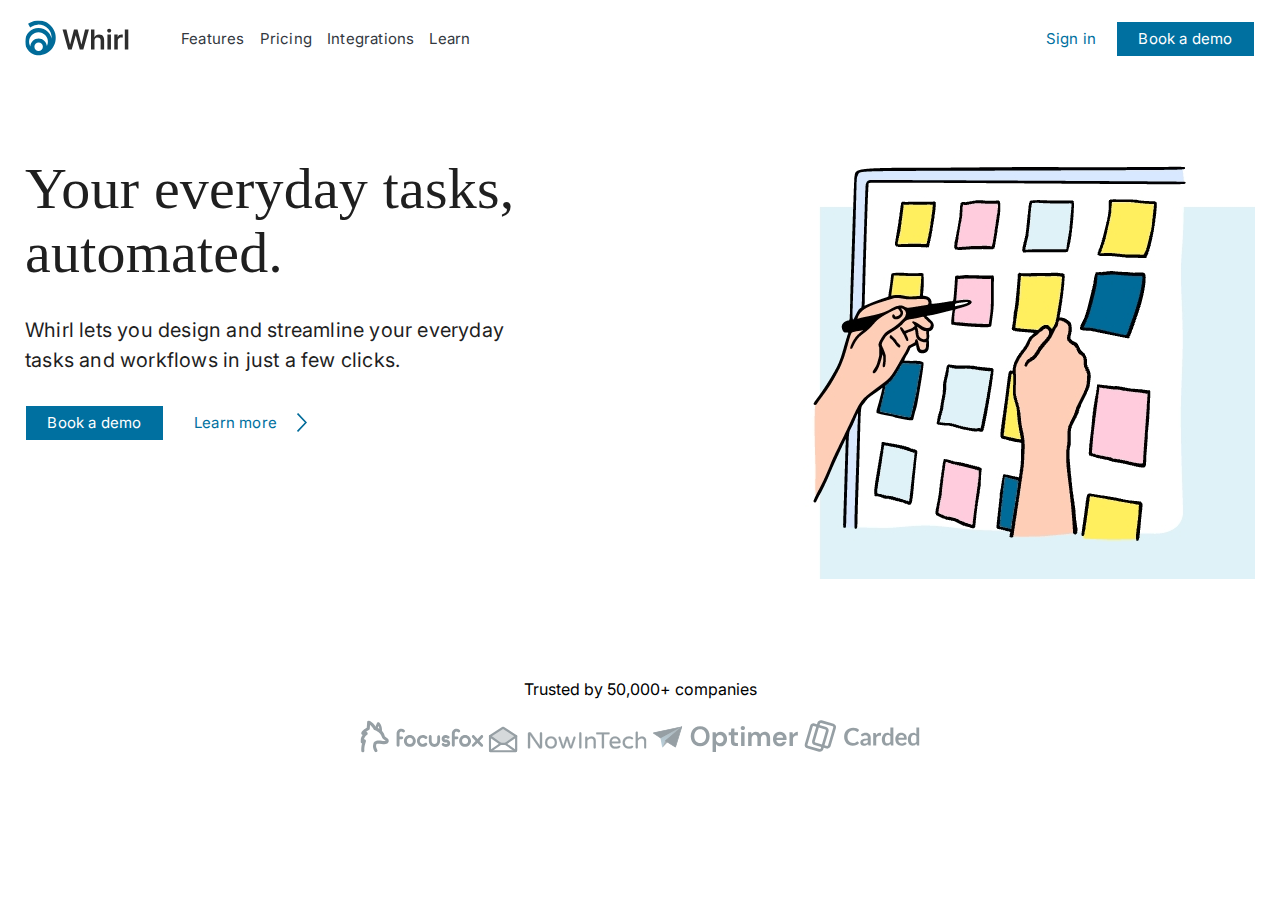
==== Whirl.html @ d66b089c "first commit" ====
<!DOCTYPE html>
<html lang="en">
<head>
    <meta charset="UTF-8">
    <meta name="viewport" content="width=device-width, initial-scale=1.0">
    <title>Document</title>
    <link rel="preconnect" href="https://fonts.googleapis.com">
<link rel="preconnect" href="https://fonts.gstatic.com" crossorigin>
<link href="https://fonts.googleapis.com/css2?family=Inter:ital,opsz,wght@0,14..32,100..900;1,14..32,100..900&family=Poppins:ital,wght@0,100;0,200;0,300;0,400;0,500;0,600;0,700;0,800;0,900;1,100;1,200;1,300;1,400;1,500;1,600;1,700;1,800;1,900&display=swap" rel="stylesheet">
    <link rel="stylesheet" type="text/css" href="Whirl.css">
</head>
<header class="header center">
    <div class="header__top">
        <div class="header__top-left">
            <img src="./img/Whirl-logo.svg" alt="" class="header__logo">
            <div class="header__nav">
                <a href="#" class="header__nav-link">Features</a>
                <a href="#" class="header__nav-link">Pricing</a>
                <a href="#" class="header__nav-link">Integrations</a>
                <a href="#" class="header__nav-link">Learn</a>
            </div>
        </div>
        <div class="header__top-right">
            <a href="#" class="header__sign">Sign in</a>
            <a href="#" class="header__button-link">
                <button class="header__demo-button">Book a demo</button>
            </a>
        </div>
    </div>
    <div class="header__main">
        <div class="header__main-left">
            <h1 class="header__title">Your everyday tasks, automated.</h1>
            <p class="header__description">Whirl lets you design and streamline your everyday tasks and workflows in just a few clicks.</p>
            <div class="header__main-nav">
                <a href="#" class="header__button-link">
                    <button class="header__demo-button">Book a demo</button>
                </a>
                <div class="header__learn">
                    <a href="#" class="header__sign">Learn more</a>
                    <img src="./img/header-vector.svg" alt="" class="header__vector">
                </div>
            </div>
        </div>
        <img src="./img/header-image.jpeg" alt="" class="header__image">
    </div>
    <div class="header__company">
        <p class="header__list-companies">Trusted by 50,000+ companies</p>
        <div class="header__company-titles">
            <a href="#" class="header__company-logo">
                <img src="./img/focusfox.svg" alt="" class="header__company-img">
            </a>
            <a href="#" class="header__company-logo">
                <img src="./img/nowinTEech.svg" alt="" class="header__company-img">                
            </a>
            <a href="#" class="header__company-logo">
                <img src="./img/Optimer.svg" alt="" class="header__company-img">                
            </a>
            <a href="#" class="header__company-logo">
                <img src="./img/carded.svg" alt="" class="header__company-img">                
            </a>
        </div>
    </div>
</header>
---- Whirl.css ----
* {
  margin: 0px;
  padding: 0px;
}

a {
  text-decoration: none;
}

body {
  font-family: "Inter", sans-serif;
}

.center {
  padding-left: calc(50% - 615px);
  padding-right: calc(50% - 615px);
}

.header {
  padding-top: 20px;
}
.header__top {
  display: flex;
  flex-direction: row;
  align-items: center;
  justify-content: space-between;
}
.header__top-left {
  gap: 50px;
  display: flex;
  flex-direction: row;
  align-items: center;
  flex-wrap: nowrap;
}
.header__nav {
  display: flex;
  gap: 15px;
}
.header__nav-link {
  color: rgb(51, 56, 63);
  font-family: Inter;
  font-size: 15px;
  font-weight: 400;
  line-height: 24px;
  letter-spacing: 0.2px;
  text-align: left;
}
.header__sign {
  color: rgb(0, 112, 160);
  font-family: Inter;
  font-size: 15px;
  font-weight: 400;
  line-height: 24px;
  letter-spacing: 0.2px;
  text-align: left;
}
.header__demo-button {
  color: rgb(255, 255, 255);
  font-family: Inter;
  font-size: 15px;
  font-weight: 400;
  line-height: 24px;
  letter-spacing: 0.2px;
  text-align: left;
  box-sizing: border-box;
  border: 1px solid;
  background: rgb(0, 112, 160);
  width: 139px;
  height: 36px;
  display: flex;
  align-items: center;
  justify-content: center;
}
.header__demo-button:hover {
  cursor: pointer;
}
.header__top-right {
  display: flex;
  flex-direction: row;
  flex-wrap: nowrap;
  justify-content: center;
  align-items: center;
  gap: 20px;
}
.header__button-link:hover {
  cursor: pointer;
}
.header__main {
  padding-top: 100px;
  display: flex;
  justify-content: space-between;
  flex-wrap: nowrap;
}
.header__title {
  color: rgb(31, 31, 31);
  font-family: Fraunces;
  font-size: 58px;
  font-weight: 400;
  line-height: 63.8px;
  letter-spacing: 0.2px;
  text-align: left;
}
.header__description {
  color: rgb(31, 31, 31);
  font-family: Inter;
  font-size: 20px;
  font-weight: 400;
  line-height: 30px;
  letter-spacing: 0.2px;
  text-align: left;
}
.header__main-left {
  width: 525px;
  display: flex;
  flex-direction: column;
  gap: 30px;
}
.header__main-nav {
  display: flex;
  flex-direction: row;
  align-items: center;
  gap: 30px;
}
.header__learn {
  display: flex;
  flex-direction: row;
  align-items: center;
  gap: 20px;
}
.header__company {
  padding-top: 100px;
  text-align: center;
  display: flex;
  flex-direction: column;
  gap: 20px;
}/*# sourceMappingURL=Whirl.css.map */
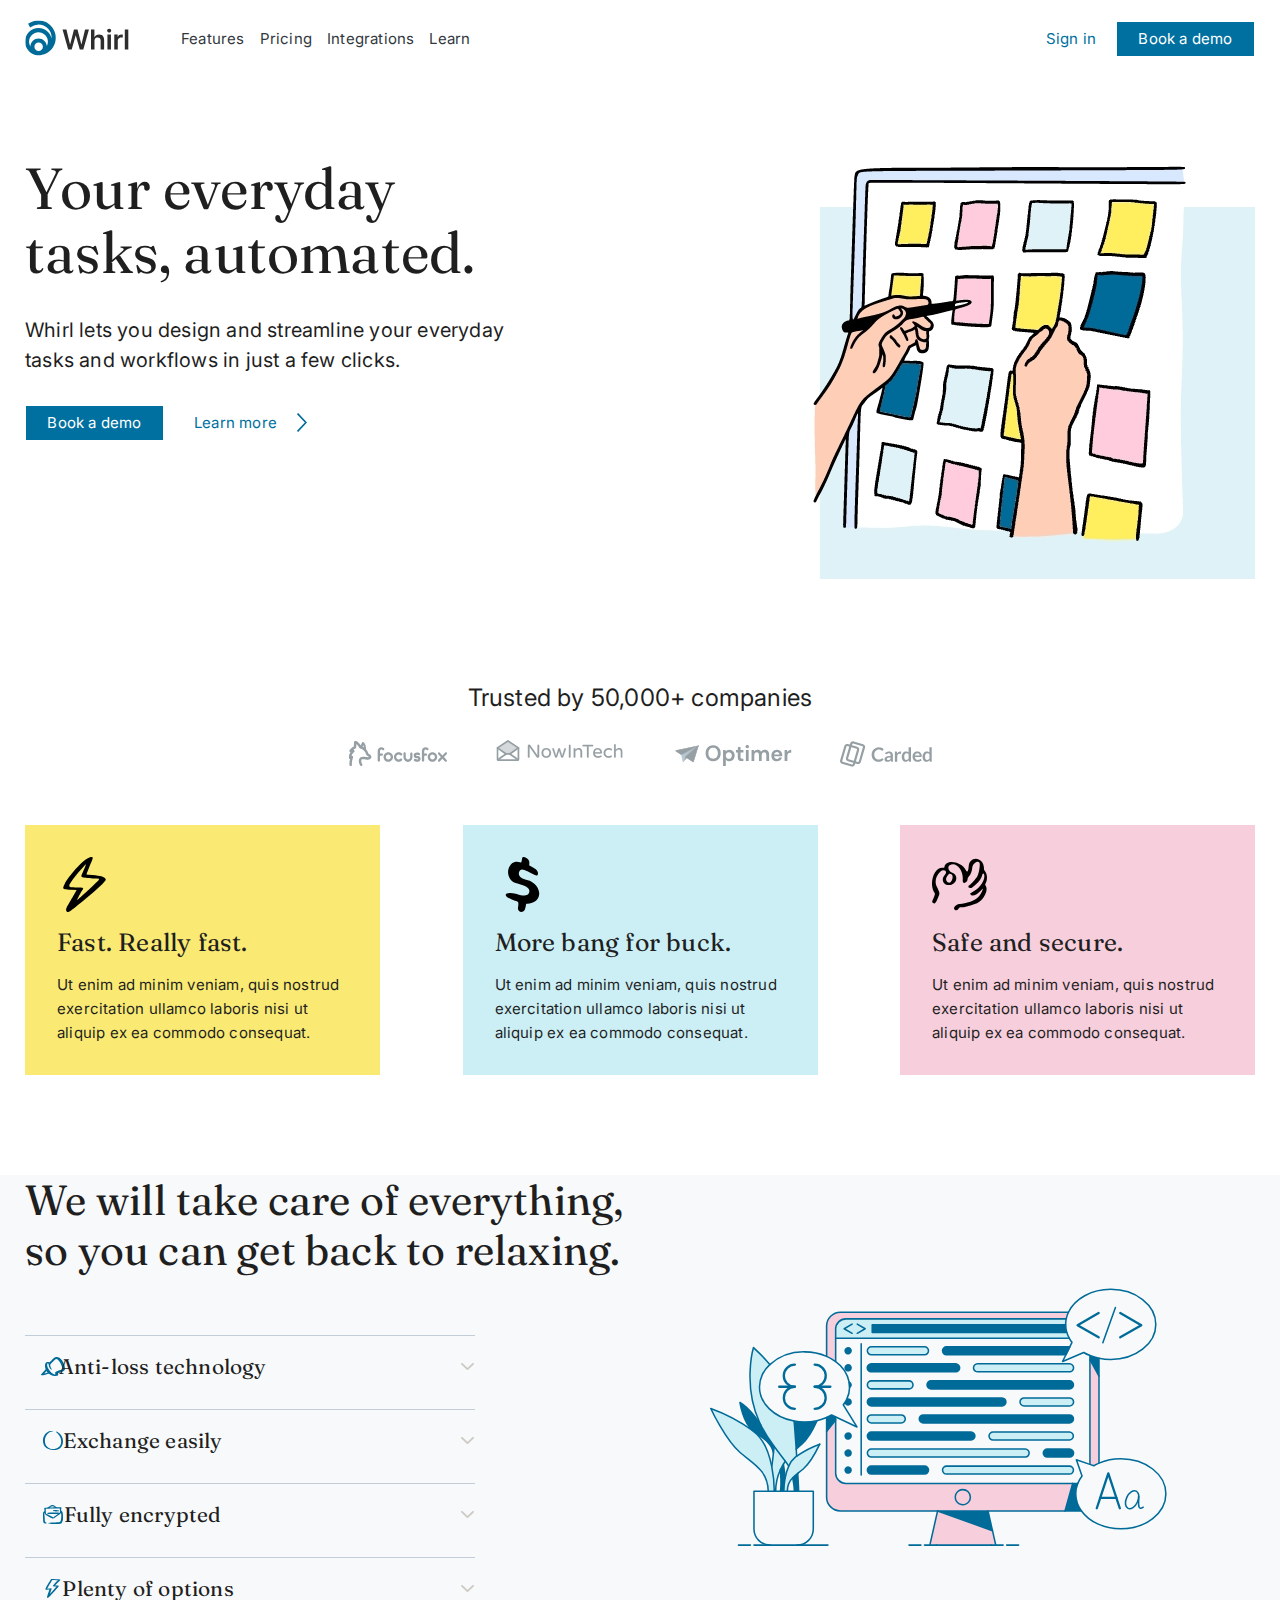
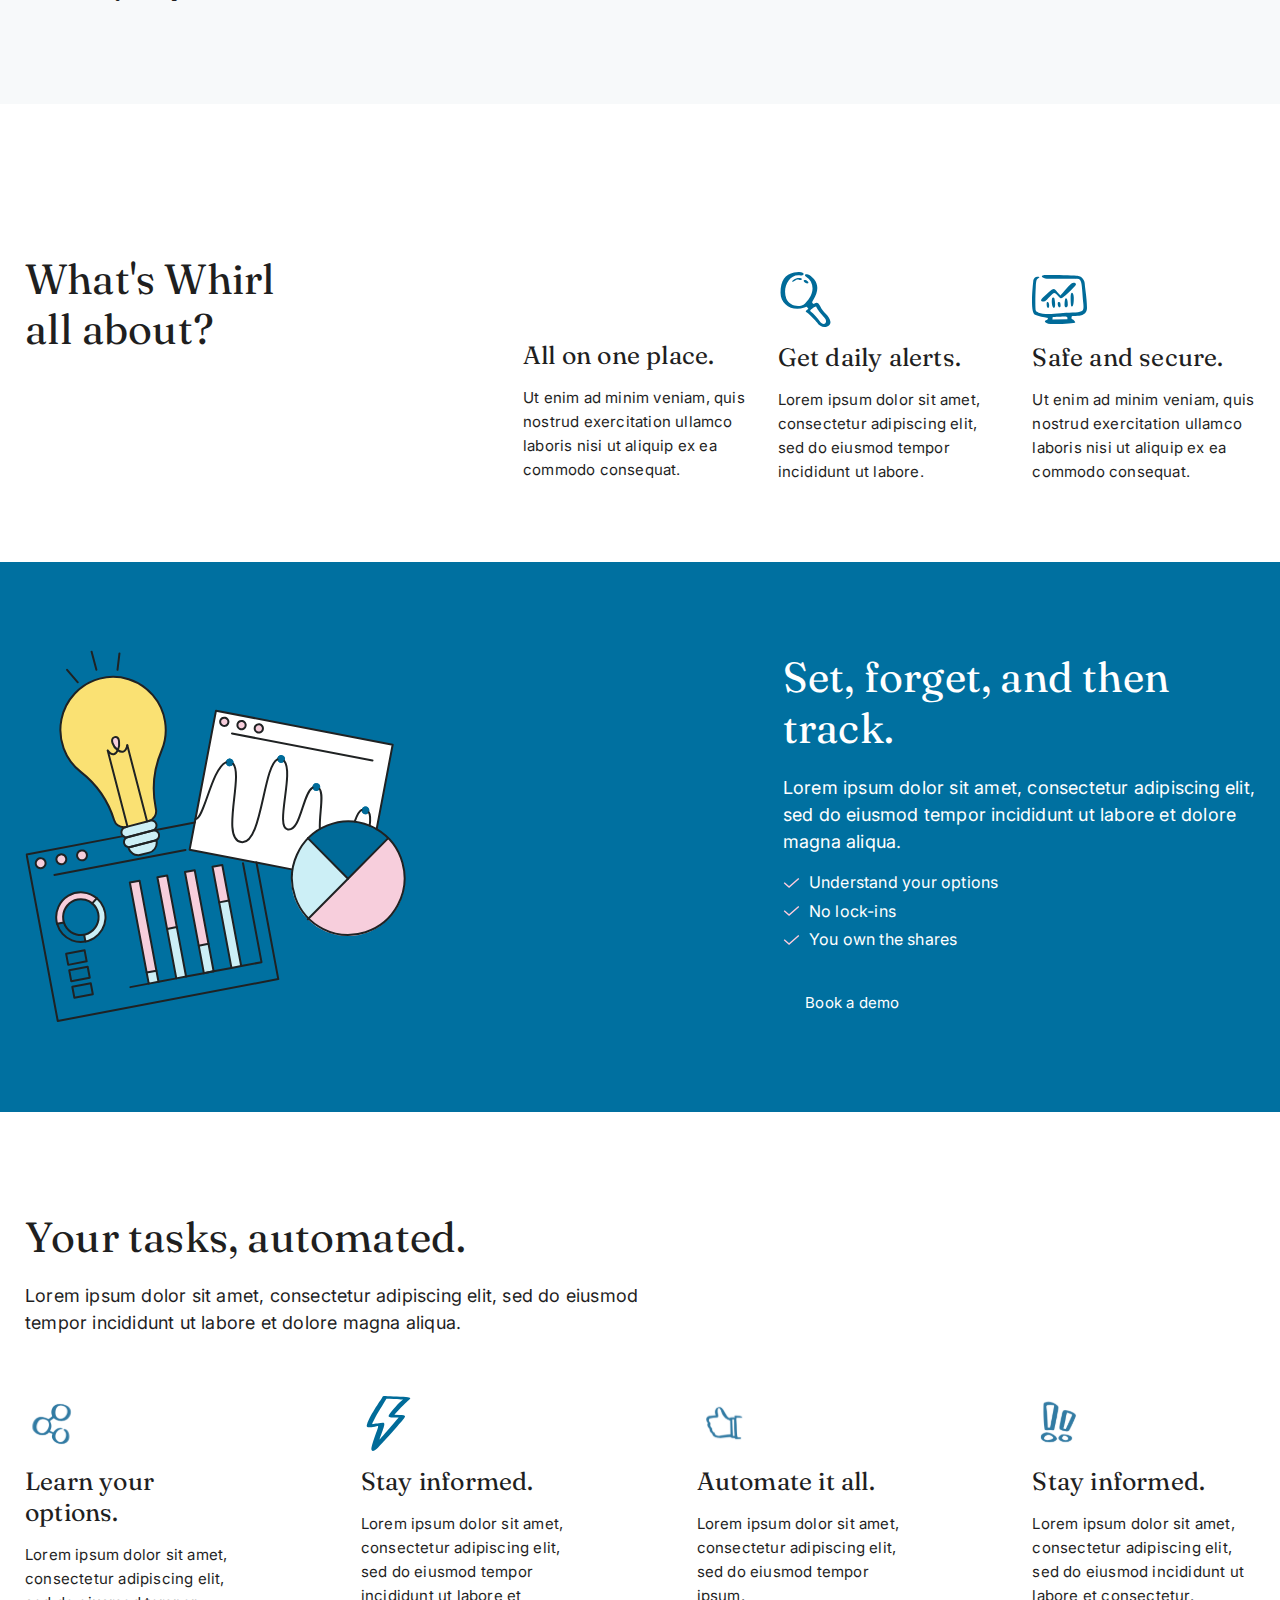
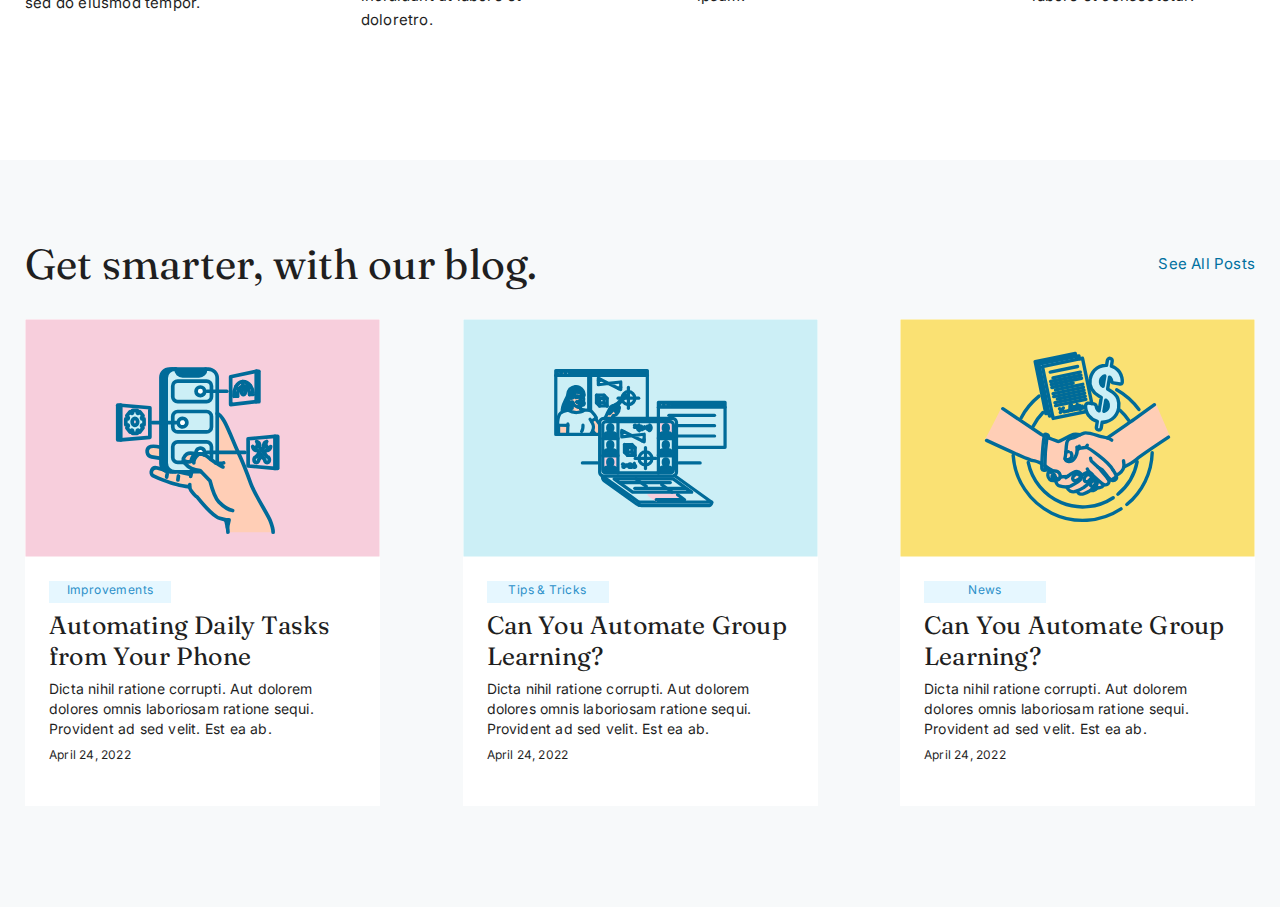
==== commit d4bff992: "Most of the work has been done" ====
--- a/Whirl.html
+++ b/Whirl.html
@@ -5,11 +5,13 @@
     <meta name="viewport" content="width=device-width, initial-scale=1.0">
     <title>Document</title>
     <link rel="preconnect" href="https://fonts.googleapis.com">
-<link rel="preconnect" href="https://fonts.gstatic.com" crossorigin>
-<link href="https://fonts.googleapis.com/css2?family=Inter:ital,opsz,wght@0,14..32,100..900;1,14..32,100..900&family=Poppins:ital,wght@0,100;0,200;0,300;0,400;0,500;0,600;0,700;0,800;0,900;1,100;1,200;1,300;1,400;1,500;1,600;1,700;1,800;1,900&display=swap" rel="stylesheet">
+    <link rel="preconnect" href="https://fonts.gstatic.com" crossorigin>
+    <link href="https://fonts.googleapis.com/css2?family=Inter:ital,opsz,wght@0,14..32,100..900;1,14..32,100..900&family=Poppins:ital,wght@0,100;0,200;0,300;0,400;0,500;0,600;0,700;0,800;0,900;1,100;1,200;1,300;1,400;1,500;1,600;1,700;1,800;1,900&display=swap" rel="stylesheet">
+    <link href="https://fonts.googleapis.com/css2?family=Fraunces:ital,opsz,wght@0,9..144,100..900;1,9..144,100..900&family=Inter:ital,opsz,wght@0,14..32,100..900;1,14..32,100..900&family=Poppins:ital,wght@0,100;0,200;0,300;0,400;0,500;0,600;0,700;0,800;0,900;1,100;1,200;1,300;1,400;1,500;1,600;1,700;1,800;1,900&display=swap" rel="stylesheet">
     <link rel="stylesheet" type="text/css" href="Whirl.css">
 </head>
-<header class="header center">
+<body>
+    <header class="header center">
     <div class="header__top">
         <div class="header__top-left">
             <img src="./img/Whirl-logo.svg" alt="" class="header__logo">
@@ -60,4 +62,170 @@
             </a>
         </div>
     </div>
-</header>+    <div class="header__cards">
+        <div class="header__card header__card_1">
+            <div class="header__card-content">
+                <img src="./img/card-1.svg" alt="" class="header__card-logo">
+                <h4 class="header__card-title">Fast. Really fast.</h4>
+                <p class="header__card-descr">Ut enim ad minim veniam, quis nostrud exercitation ullamco laboris nisi ut aliquip ex ea commodo consequat.</p>
+            </div>
+        </div>
+        <div class="header__card header__card_2">
+            <div class="header__card-content">
+                <img src="./img/card-2.svg" alt="" class="header__card-logo">
+                <h4 class="header__card-title">More bang for buck.</h4>
+                <p class="header__card-descr">Ut enim ad minim veniam, quis nostrud exercitation ullamco laboris nisi ut aliquip ex ea commodo consequat.</p>
+            </div>
+        </div>
+        <div class="header__card header__card_3">
+            <div class="header__card-content">
+                <img src="./img/card-3.svg" alt="" class="header__card-logo">
+                <h4 class="header__card-title">Safe and secure.</h4>
+                <p class="header__card-descr">Ut enim ad minim veniam, quis nostrud exercitation ullamco laboris nisi ut aliquip ex ea commodo consequat.</p>
+            </div>
+        </div>
+    </div>
+</header>
+<section class="techno center">
+    <div class="techno__left">
+        <h2 class="techno__title">We will take care of everything,<br> so you can get back to relaxing.</h1>
+    <div class="techno__list">
+        <div class="techno__list-title">
+            <div class="techno__list-main">
+                <img src="./img/techno-1.svg" alt="" class="techno__list-logo">
+                <h5 class="techno__list-name techno__list-name_1">Anti-loss technology</h5>
+                <img src="./img/techno-vector.svg" alt="" class="techno__list-vector"> 
+            </div>
+            <p class="techno__list-descr">Lorem ipsum dolor sit amet consectetur adipisicing elit. Eos amet molestiae molestias quia totam laborum!</p>
+        </div>
+        <div class="techno__list-title">
+            <div class="techno__list-main">
+                <img src="./img/techno-2.svg" alt="" class="techno__list-logo">
+                <h5 class="techno__list-name">Exchange easily</h5>
+                <img src="./img/techno-vector.svg" alt="" class="techno__list-vector">
+            </div>
+            <p class="techno__list-descr">Lorem ipsum dolor sit amet consectetur adipisicing elit. Eos amet molestiae molestias quia totam laborum!</p>
+        </div>
+        <div class="techno__list-title">
+            <div class="techno__list-main">
+                <img src="./img/techno-3.svg" alt="" class="techno__list-logo">
+                <h5 class="techno__list-name">Fully encrypted</h5>
+                <img src="./img/techno-vector.svg" alt="" class="techno__list-vector">
+            </div>
+            <p class="techno__list-descr">Lorem ipsum dolor sit amet consectetur adipisicing elit. Eos amet molestiae molestias quia totam laborum!</p>
+        </div>
+        <div class="techno__list-title">
+            <div class="techno__list-main">
+                <img src="./img/techno-4.svg" alt="" class="techno__list-logo">
+                <h5 class="techno__list-name techno__list-name_4">Plenty of options</h5>
+                <img src="./img/techno-vector.svg" alt="" class="techno__list-vector">
+            </div>
+            <p class="techno__list-descr">Lorem ipsum dolor sit amet consectetur adipisicing elit. Eos amet molestiae molestias quia totam laborum!</p>
+        </div>
+    </div>
+    </div>
+    <img src="./img/techno-IMAGE.svg" alt="" class="techno__main-img">
+</section>
+<section class="about center">
+    <h2 class="about__title techno__title">What's Whirl<br>all about?</h2>
+    <div class="about__cards">
+        <div class="about__card about__card_1">
+            <h4 class="about__card-title">All on one place.</h4>
+            <p class="about__card-descr">Ut enim ad minim veniam, quis nostrud exercitation ullamco laboris nisi ut aliquip ex ea commodo consequat.</p>
+        </div>
+        <div class="about__card">
+            <img src="./img/about-logo-1.svg" alt="" class="about__card-logo">
+            <h4 class="about__card-title">Get daily alerts.</h4>
+            <p class="about__card-descr">Lorem ipsum dolor sit amet, consectetur adipiscing elit, sed do eiusmod tempor incididunt ut labore.</p>
+        </div>
+        <div class="about__card">
+            <img src="./img/about-logo-2.svg" alt="" class="about__card-logo">    
+            <h4 class="about__card-title">Safe and secure.</h4>
+            <p class="about__card-descr">Ut enim ad minim veniam, quis nostrud exercitation ullamco laboris nisi ut aliquip ex ea commodo consequat.</p>
+        </div>
+    </div>
+</section>
+<section class="Set center">
+    <img src="./img/set-IMAGE.svg" alt="" class="Set__main-img">
+    <div class="Set__content">
+        <h2 class="Set__title techno__title">Set, forget, and then<br> track.</h2>
+        <p class="Set__descr">Lorem ipsum dolor sit amet, consectetur adipiscing elit,<br> sed do eiusmod tempor incididunt ut labore et dolore<br> magna aliqua.</p>
+        <div class="Set__list">
+            <img src="./img/Set-check.svg" alt="" class="Set__check">
+            <p class="Set__list-name">Understand your options</p>
+        </div>
+        <div class="Set__list">
+            <img src="./img/Set-check.svg" alt="" class="Set__check">
+            <p class="Set__list-name">No lock-ins</p>
+        </div>
+        <div class="Set__list">
+            <img src="./img/Set-check.svg" alt="" class="Set__check">
+            <p class="Set__list-name">You own the shares</p>
+        </div>
+        <a href="#" class="Set__button header__button-link">
+            <button class="Set__demo-button header__demo-button">Book a demo</button>
+        </a>
+    </div>
+</section>
+<section class="tasks center">
+    <h2 class="tasks__title techno__title">Your tasks, automated.</h2>
+    <p class="tasks__descr">Lorem ipsum dolor sit amet, consectetur adipiscing elit, sed do eiusmod<br> tempor incididunt ut labore et dolore magna aliqua.</p>
+    <div class="tasks__cards">
+        <div class="tasks__card about__card">
+            <img src="./img/tasks-1.svg" alt="" class="tasks__card-logo about__card-logo">
+            <h4 class="tasks__card-title about__card-title">Learn your options.</h4>
+            <p class="tasks__card-descr about__card-descr">Lorem ipsum dolor sit amet, consectetur adipiscing elit, sed do eiusmod tempor.</p>
+        </div>
+        <div class="tasks__card about__card">
+            <img src="./img/tasks-2.svg" alt="" class="tasks__card-logo about__card-logo">
+            <h4 class="tasks__card-title about__card-title">Stay informed.</h4>
+            <p class="tasks__card-descr about__card-descr">Lorem ipsum dolor sit amet, consectetur adipiscing elit, sed do eiusmod tempor incididunt ut labore et doloretro.</p>
+        </div>
+        <div class="tasks__card about__card">
+            <img src="./img/tasks-3.svg" alt="" class="tasks__card-logo about__card-logo">
+            <h4 class="tasks__card-title about__card-title">Automate it all.</h4>
+            <p class="tasks__card-descr about__card-descr">Lorem ipsum dolor sit amet, consectetur adipiscing elit, sed do eiusmod tempor ipsum.</p>
+        </div>
+        <div class="tasks__card about__card">
+            <img src="./img/tasks-4.svg" alt="" class="tasks__card-logo about__card-logo">
+            <h4 class="tasks__card-title about__card-title">Stay informed.</h4>
+            <p class="tasks__card-descr about__card-descr">Lorem ipsum dolor sit amet, consectetur adipiscing elit, sed do eiusmod incididunt ut labore et consectetur.</p>
+        </div>
+    </div>
+</section>
+<section class="blog center">
+    <div class="blog__top">
+        <h2 class="blog__title techno__title">Get smarter, with our blog.</h2>
+        <a href="#" class="blog__Posts header__sign">See All Posts</a>
+    </div>
+    <div class="blog__cards">
+        <div class="blog__card">
+           <img src="./img/blog-card-img-1.svg" alt="" class="blog__card-img">
+           <div class="blog__card-bottom">
+                <p class="blog__category">Improvements</p>
+                <h3 class="blog__card-title">Automating Daily Tasks from Your Phone</h3>
+                <p class="blog__card-descr">Dicta nihil ratione corrupti. Aut dolorem dolores omnis laboriosam ratione sequi. Provident ad sed velit. Est ea ab.</p>
+                <p class="blog__card-date">April 24, 2022</p>
+           </div> 
+        </div>
+        <div class="blog__card">
+           <img src="./img/blog-card-img-2.svg" alt="" class="blog__card-img">
+           <div class="blog__card-bottom">
+                <p class="blog__category">Tips & Tricks</p>
+                <h3 class="blog__card-title">Can You Automate Group Learning?</h3>
+                <p class="blog__card-descr">Dicta nihil ratione corrupti. Aut dolorem dolores omnis laboriosam ratione sequi. Provident ad sed velit. Est ea ab.</p>
+                <p class="blog__card-date">April 24, 2022</p>
+           </div> 
+        </div>
+        <div class="blog__card">
+           <img src="./img/blog-card-img-3.svg" alt="" class="blog__card-img">
+           <div class="blog__card-bottom">
+                <p class="blog__category">News</p>
+                <h3 class="blog__card-title">Can You Automate Group Learning?</h3>
+                <p class="blog__card-descr">Dicta nihil ratione corrupti. Aut dolorem dolores omnis laboriosam ratione sequi. Provident ad sed velit. Est ea ab.</p>
+                <p class="blog__card-date">April 24, 2022</p>
+           </div> 
+        </div>
+    </div>
+</section>
+</body>
--- a/Whirl.css
+++ b/Whirl.css
@@ -133,4 +133,376 @@
   display: flex;
   flex-direction: column;
   gap: 20px;
+}
+.header__company-titles {
+  text-align: center;
+  display: flex;
+  flex-direction: row;
+  gap: 20px;
+  justify-content: center;
+}
+.header__list-companies {
+  color: rgb(31, 31, 31);
+  font-family: Inter;
+  font-size: 24px;
+  font-weight: 400;
+  line-height: 37.5px;
+  letter-spacing: 0.2px;
+  text-align: center;
+}
+.header__company-img {
+  transform: scale(0.8);
+}
+.header__cards {
+  text-align: center;
+  display: flex;
+  flex-direction: row;
+  gap: 20px;
+  padding-bottom: 100px;
+  padding-top: 50px;
+  justify-content: space-between;
+}
+.header__card {
+  box-sizing: border-box;
+  border: 0px solid;
+  width: 355px;
+  height: 250px;
+}
+.header__card_1 {
+  background: rgb(250, 234, 115);
+}
+.header__card_2 {
+  background: rgb(204, 239, 246);
+}
+.header__card_3 {
+  background: rgb(247, 206, 220);
+}
+.header__card-title {
+  color: rgb(31, 31, 31);
+  font-family: Fraunces;
+  font-size: 25px;
+  font-weight: 400;
+  line-height: 31.25px;
+  letter-spacing: 0.2px;
+  text-align: left;
+}
+.header__card-descr {
+  color: rgb(31, 31, 31);
+  font-family: Inter;
+  font-size: 15px;
+  font-weight: 400;
+  line-height: 24px;
+  letter-spacing: 0.2px;
+  text-align: left;
+}
+.header__card-content {
+  display: flex;
+  flex-direction: column;
+  gap: 15px;
+  padding: 32px;
+}
+.header__card-logo {
+  width: 55px;
+  height: 55px;
+}
+
+.techno {
+  display: flex;
+  flex-direction: row;
+  background: rgb(247, 249, 250);
+  gap: 75px;
+  padding-bottom: 50px;
+}
+.techno__title {
+  color: rgb(31, 31, 31);
+  font-family: Fraunces;
+  font-size: 42px;
+  font-weight: 400;
+  line-height: 50.4px;
+  letter-spacing: 0.2px;
+  text-align: left;
+}
+.techno__list {
+  width: 450px;
+  display: flex;
+  flex-direction: column;
+  gap: 10px;
+}
+.techno__left {
+  display: flex;
+  flex-direction: column;
+  gap: 60px;
+}
+.techno__list-title {
+  box-sizing: border-box;
+  border-top: 1px solid rgb(194, 205, 216);
+  display: flex;
+  flex-direction: column;
+  height: 64px;
+}
+.techno__list-main {
+  display: flex;
+  flex-direction: row;
+  justify-content: space-between;
+  padding-top: 18px;
+  padding-left: 16px;
+  align-items: center;
+}
+.techno__list-logo {
+  width: 23.83px;
+  height: 18.95px;
+}
+.techno__list-name {
+  color: rgb(31, 31, 31);
+  font-family: Fraunces;
+  font-size: 21px;
+  font-weight: 400;
+  line-height: 25.2px;
+  letter-spacing: 0.2px;
+  text-align: left;
+  margin-left: -190px;
+}
+.techno__list-name_1 {
+  margin-left: -150px;
+}
+.techno__list-name_4 {
+  margin-left: -179px;
+}
+.techno__list-vector {
+  width: 14.57px;
+  height: 7.08px;
+  padding-left: 50px;
+}
+.techno__list-descr {
+  color: rgb(31, 31, 31);
+  font-family: Inter;
+  font-size: 16px;
+  font-weight: 400;
+  line-height: 24px;
+  letter-spacing: 0.2px;
+  text-align: left;
+  display: none;
+}
+.techno__main-img {
+  width: 481px;
+  height: 479px;
+  background: rgb(247, 249, 250);
+}
+
+.about {
+  height: 458px;
+  display: flex;
+  flex-direction: row;
+  justify-content: space-between;
+}
+.about__title {
+  padding-top: 150px;
+}
+.about__cards {
+  display: flex;
+  flex-direction: row;
+  gap: 32px;
+  padding-top: 168px;
+}
+.about__card {
+  height: 218px;
+  display: flex;
+  flex-direction: column;
+  max-width: 222.66px;
+  gap: 15px;
+}
+.about__card_1 {
+  margin-top: 68px;
+}
+.about__card-title {
+  color: rgb(31, 31, 31);
+  font-family: Fraunces;
+  font-size: 25px;
+  font-weight: 400;
+  line-height: 31.25px;
+  letter-spacing: 0.2px;
+  text-align: left;
+}
+.about__card-descr {
+  color: rgb(31, 31, 31);
+  font-family: Inter;
+  font-size: 15px;
+  font-weight: 400;
+  line-height: 24px;
+  letter-spacing: 0.2px;
+  text-align: left;
+}
+.about__card-logo {
+  height: 55px;
+  width: 55px;
+}
+
+.Set {
+  background: rgb(0, 112, 160);
+  height: 550px;
+  display: flex;
+  flex-direction: row;
+  text-align: center;
+  justify-content: center;
+  align-items: center;
+  justify-content: space-between;
+}
+.Set__main-img {
+  width: 382px;
+  height: 374px;
+}
+.Set__content {
+  max-width: 501px;
+  display: flex;
+  flex-direction: column;
+}
+.Set__title {
+  color: rgb(255, 255, 255);
+  font-family: Fraunces;
+  font-size: 42px;
+  font-weight: 400;
+  line-height: 50.4px;
+  letter-spacing: 0.2px;
+  text-align: left;
+  padding-bottom: 21px;
+}
+.Set__descr {
+  color: rgb(255, 255, 255);
+  font-family: Inter;
+  font-size: 18px;
+  font-weight: 400;
+  line-height: 27px;
+  letter-spacing: 0.2px;
+  text-align: left;
+  padding-bottom: 17px;
+}
+.Set__check {
+  width: 17px;
+  height: 10px;
+}
+.Set__list-name {
+  color: rgb(255, 255, 255);
+  font-family: Inter;
+  font-size: 16px;
+  font-weight: 400;
+  line-height: 21.6px;
+  letter-spacing: 0.2px;
+  text-align: left;
+}
+.Set__list {
+  display: flex;
+  flex-direction: row;
+  gap: 9px;
+  padding-bottom: 7px;
+  align-items: center;
+}
+.Set__button {
+  padding-top: 27px;
+}
+.Set__demo-button {
+  color: rgb(255, 255, 255);
+  border: 1px solid rgb(0, 112, 160);
+}
+
+.tasks {
+  height: 648px;
+}
+.tasks__descr {
+  color: rgb(31, 31, 31);
+  font-family: Inter;
+  font-size: 18px;
+  font-weight: 400;
+  line-height: 27px;
+  letter-spacing: 0.2px;
+  text-align: left;
+}
+.tasks__cards {
+  padding-top: 60px;
+  display: flex;
+  flex-direction: row;
+  justify-content: space-between;
+}
+.tasks__title {
+  padding-top: 100px;
+}
+.tasks__descr {
+  padding-top: 20px;
+}
+.blog {
+  display: flex;
+  flex-direction: column;
+  gap: 30px;
+  height: 747px;
+  background: rgb(247, 249, 250);
+}
+.blog__top {
+  padding-top: 79px;
+  display: flex;
+  flex-direction: row;
+  justify-content: space-between;
+  align-items: center;
+}
+.blog__cards {
+  display: flex;
+  flex-direction: row;
+  justify-content: space-between;
+  align-items: center;
+}
+.blog__card {
+  width: 355px;
+  height: 487px;
+  display: flex;
+  flex-direction: column;
+  background: white;
+}
+.blog__card-img {
+  width: 355px;
+  height: 238px;
+}
+.blog__card-bottom {
+  padding: 24px;
+  display: flex;
+  flex-direction: column;
+  gap: 7px;
+}
+.blog__category {
+  color: rgb(44, 144, 201);
+  font-family: Inter;
+  font-size: 12px;
+  font-weight: 400;
+  line-height: 16px;
+  letter-spacing: 0.4px;
+  text-align: center;
+  box-sizing: border-box;
+  background: rgb(230, 247, 255);
+  width: 122px;
+  height: 22px;
+  border: 1px solid rgb(230, 247, 255);
+}
+.blog__card-title {
+  color: rgb(31, 31, 31);
+  font-family: Fraunces;
+  font-size: 25px;
+  font-weight: 400;
+  line-height: 31.25px;
+  letter-spacing: 0.2px;
+  text-align: left;
+}
+.blog__card-descr {
+  color: rgb(31, 31, 31);
+  font-family: Inter;
+  font-size: 14px;
+  font-weight: 400;
+  line-height: 19.6px;
+  letter-spacing: 0.2px;
+  text-align: left;
+}
+.blog__card-date {
+  color: rgb(31, 31, 31);
+  font-family: Inter;
+  font-size: 12px;
+  font-weight: 400;
+  line-height: 19.6px;
+  letter-spacing: 0.2px;
+  text-align: left;
 }/*# sourceMappingURL=Whirl.css.map */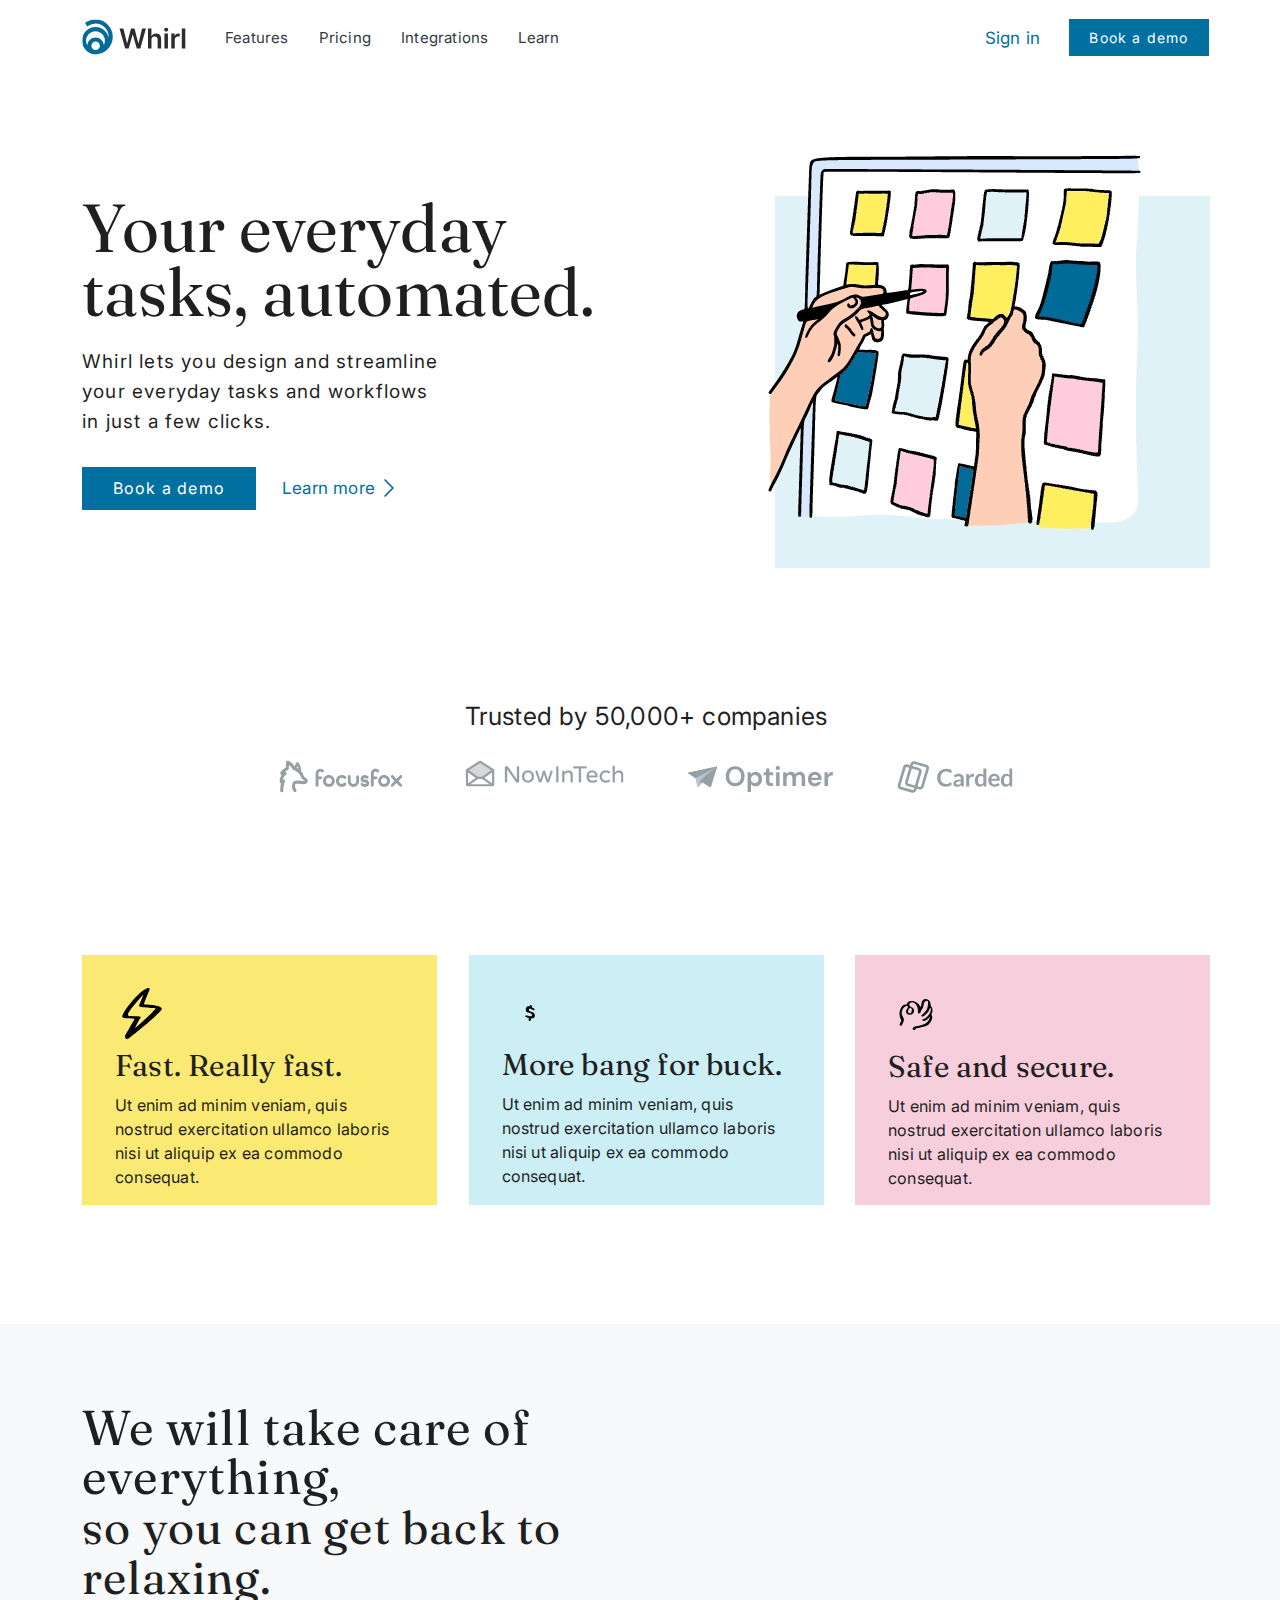
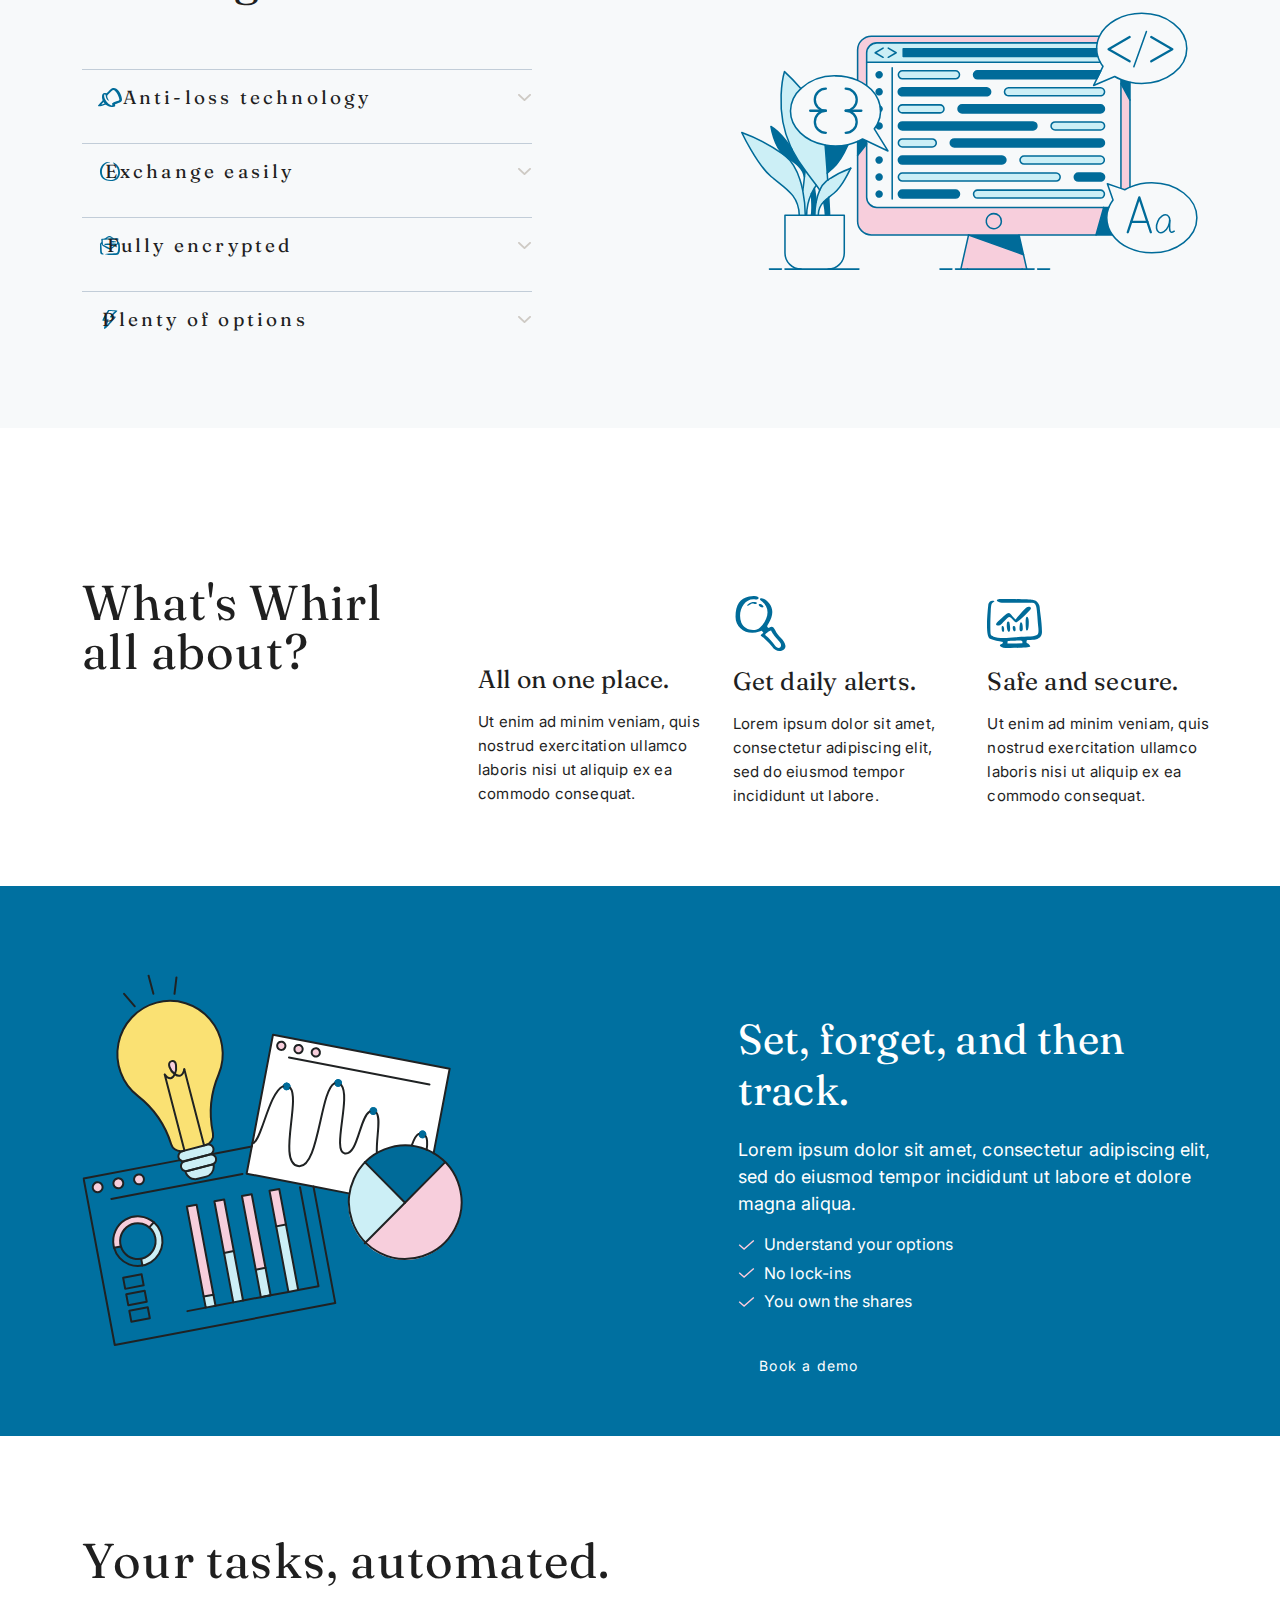
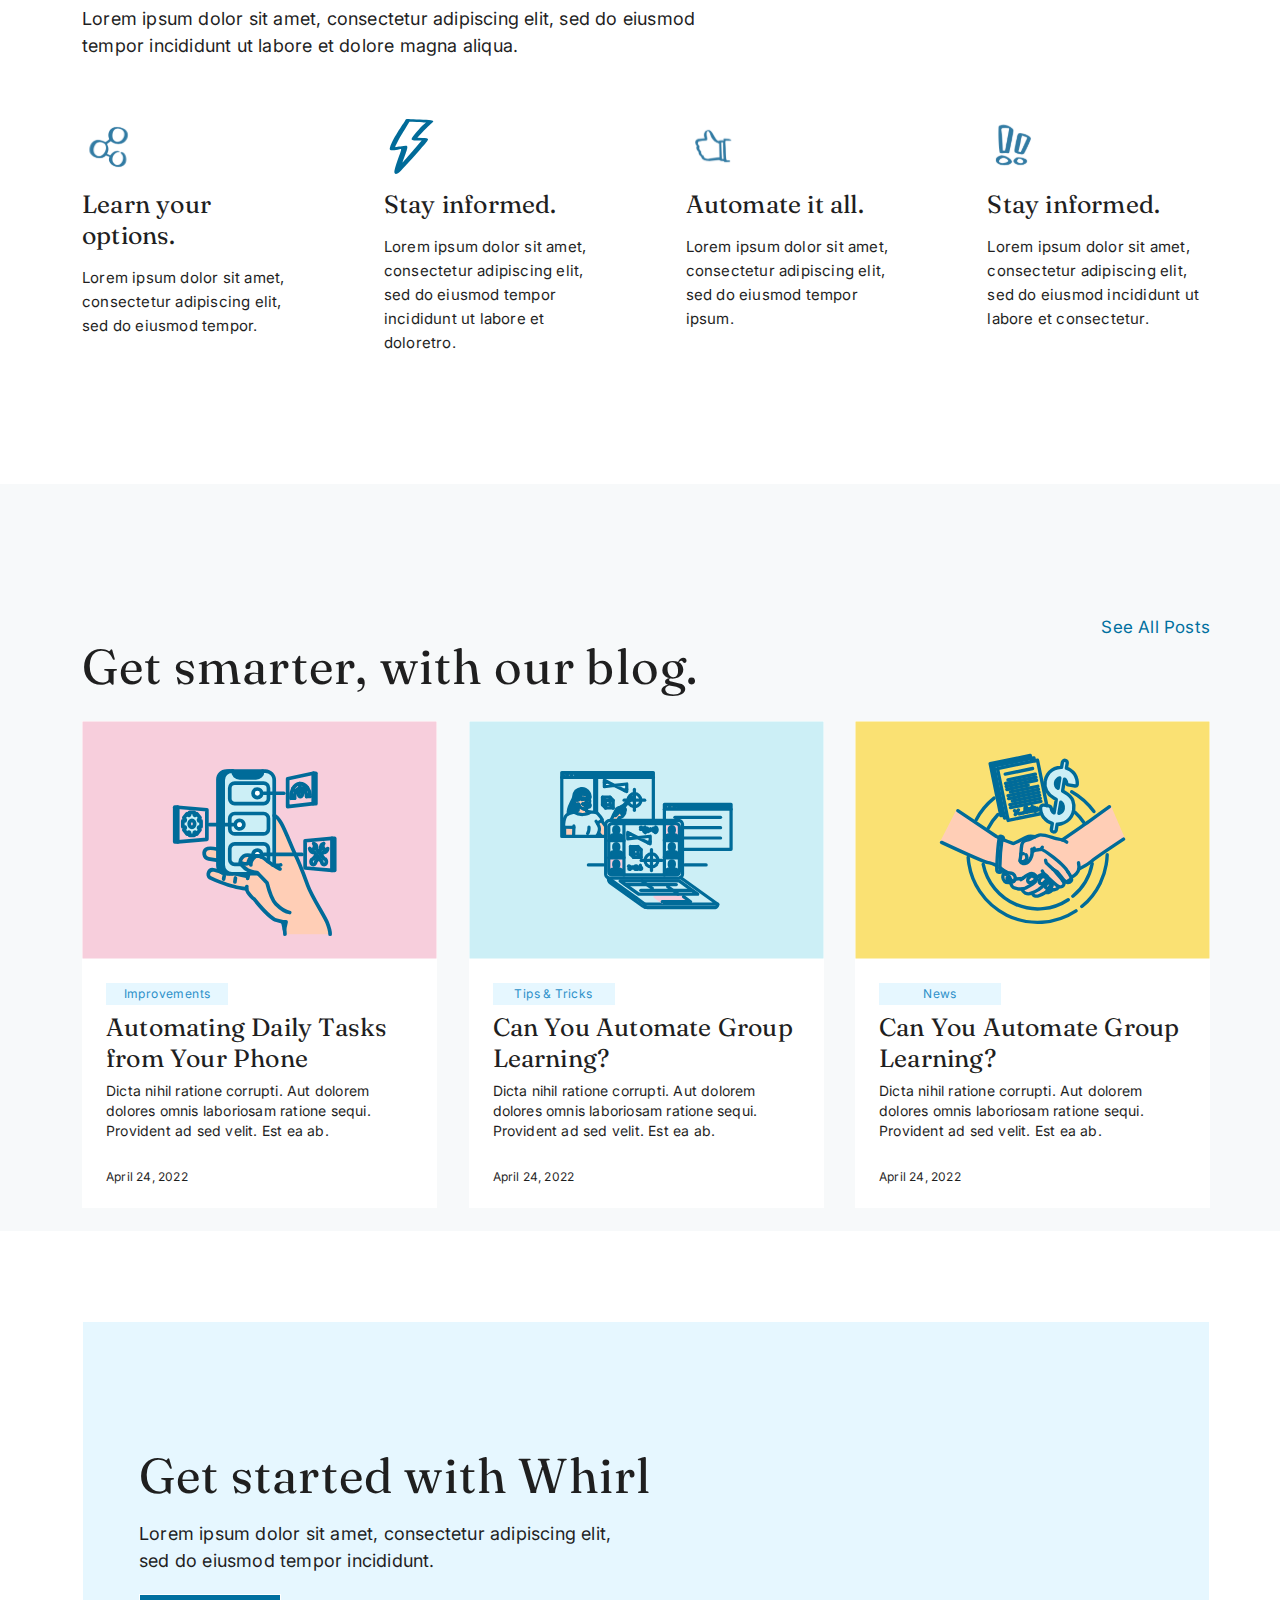
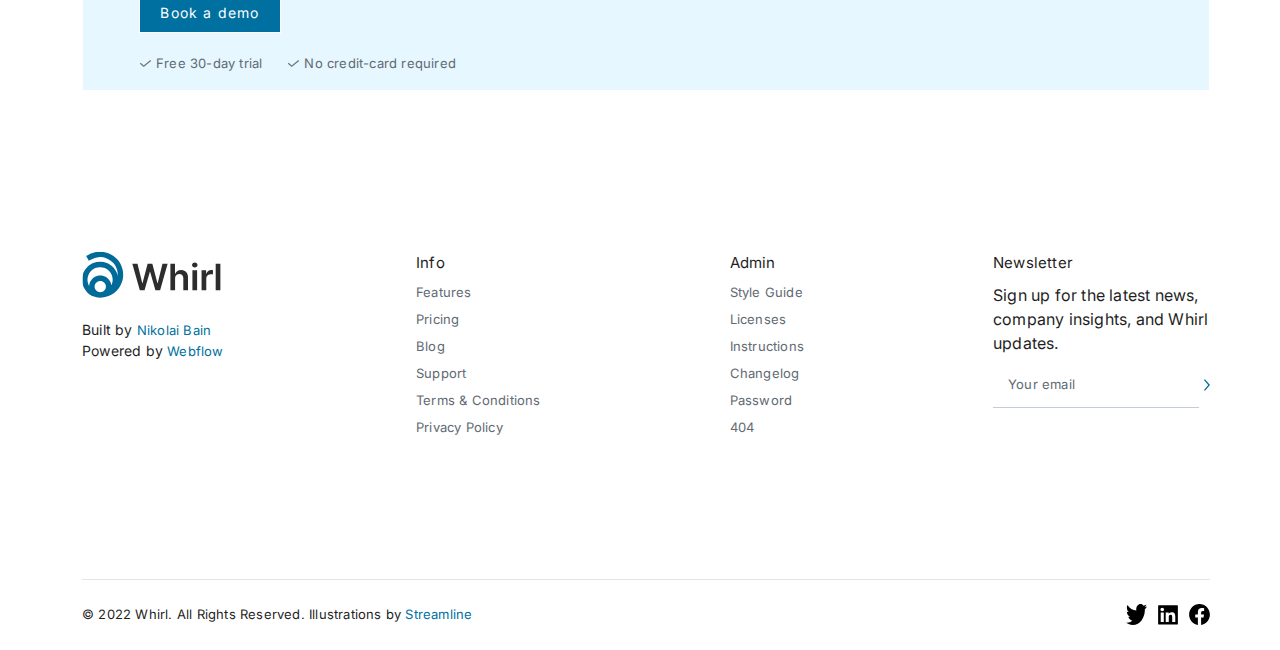
==== commit 91e82e81: "all content +50% styles" ====
--- a/Whirl.html
+++ b/Whirl.html
@@ -32,10 +32,10 @@
     <div class="header__main">
         <div class="header__main-left">
             <h1 class="header__title">Your everyday tasks, automated.</h1>
-            <p class="header__description">Whirl lets you design and streamline your everyday tasks and workflows in just a few clicks.</p>
+            <p class="header__description">Whirl lets you design and streamline <br> your everyday tasks and workflows<br> in just a few clicks.</p>
             <div class="header__main-nav">
                 <a href="#" class="header__button-link">
-                    <button class="header__demo-button">Book a demo</button>
+                    <button class="header__demo-button header__demo-button_mid">Book a demo</button>
                 </a>
                 <div class="header__learn">
                     <a href="#" class="header__sign">Learn more</a>
@@ -65,21 +65,21 @@
     <div class="header__cards">
         <div class="header__card header__card_1">
             <div class="header__card-content">
-                <img src="./img/card-1.svg" alt="" class="header__card-logo">
+                <img src="./img/card-1.svg" alt="" class="header__card-logo header__card-logo_1">
                 <h4 class="header__card-title">Fast. Really fast.</h4>
                 <p class="header__card-descr">Ut enim ad minim veniam, quis nostrud exercitation ullamco laboris nisi ut aliquip ex ea commodo consequat.</p>
             </div>
         </div>
         <div class="header__card header__card_2">
             <div class="header__card-content">
-                <img src="./img/card-2.svg" alt="" class="header__card-logo">
+                <img src="./img/card-2.svg" alt="" class="header__card-logo header__card-logo_2">
                 <h4 class="header__card-title">More bang for buck.</h4>
                 <p class="header__card-descr">Ut enim ad minim veniam, quis nostrud exercitation ullamco laboris nisi ut aliquip ex ea commodo consequat.</p>
             </div>
         </div>
         <div class="header__card header__card_3">
             <div class="header__card-content">
-                <img src="./img/card-3.svg" alt="" class="header__card-logo">
+                <img src="./img/card-3.svg" alt="" class="header__card-logo header__card-logo_3">
                 <h4 class="header__card-title">Safe and secure.</h4>
                 <p class="header__card-descr">Ut enim ad minim veniam, quis nostrud exercitation ullamco laboris nisi ut aliquip ex ea commodo consequat.</p>
             </div>
@@ -88,7 +88,7 @@
 </header>
 <section class="techno center">
     <div class="techno__left">
-        <h2 class="techno__title">We will take care of everything,<br> so you can get back to relaxing.</h1>
+        <h2 class="techno__title">We will take care of everything,<br> <h2 class="techno__title_1">so you can get back to relaxing.</h2></h1>
     <div class="techno__list">
         <div class="techno__list-title">
             <div class="techno__list-main">
@@ -228,4 +228,70 @@
         </div>
     </div>
 </section>
+<section class="start center">
+    <div class="start__field center">
+        <div class="start__content">
+            <h2 class="start__title techno__title">Get started with Whirl</h2>
+            <p class="start__descr">Lorem ipsum dolor sit amet, consectetur adipiscing elit,<br> sed do eiusmod tempor incididunt.</p>
+            <a href="#" class="Start__button header__button-link">
+                <button class="Start__demo-button header__demo-button">Book a demo</button>
+            </a>
+            <div class="start__checks">
+                <div class="start__check-object">
+                    <img src="./img/start-Vector.svg" alt="" class="start__check-sign">
+                    <p class="start__check-descr">Free 30-day trial</p>
+                </div>
+                <div class="start__check-object">
+                    <img src="./img/start-Vector.svg" alt="" class="start__check-sign">
+                    <p class="start__check-descr">No credit-card required</p>
+                </div>
+            </div>
+        </div>
+    </div>
+</section>
+<footer class="footer center">
+    <div class="footer__top">
+        <div class="footer__top-left">
+            <img src="./img/Whirl-logo.svg" alt="" class="footer__logo header__logo">
+            <p class="footer__author">Built by <a href="#" class="footer__author-link">Nikolai Bain</a></p>
+            <p class="footer__author">Powered by <a href="#" class="footer__author-link">Webflow</a></p>
+        </div>
+        <div class="footer__top-right">
+            <div class="footer__links-list">
+                <h4 class="footer__list-name">Info</h4>
+                <a href="#" class="footer__link">Features</a>
+                <a href="#" class="footer__link">Pricing</a>
+                <a href="#" class="footer__link">Blog</a>
+                <a href="#" class="footer__link">Support</a>
+                <a href="#" class="footer__link">Terms & Conditions</a>
+                <a href="#" class="footer__link">Privacy Policy</a>
+            </div>
+            <div class="footer__links-list">
+                <h4 class="footer__list-name">Admin</h4>
+                <a href="#" class="footer__link">Style Guide</a>
+                <a href="#" class="footer__link">Licenses</a>
+                <a href="#" class="footer__link">Instructions</a>
+                <a href="#" class="footer__link">Changelog</a>
+                <a href="#" class="footer__link">Password</a>
+                <a href="#" class="footer__link">404</a>
+            </div>
+            <div class="footer__sign-up">
+                <h4 class="footer__list-name">Newsletter</h4>
+                <p class="footer__sign-descr">Sign up for the latest news, company insights, and Whirl updates.</p>
+                <div class="footer__email-form">
+                    <input type="text" placeholder="Your email" class="footer__email-input">
+                    <img src="./img/footer-Vector.svg" alt="" class="footer__email-arrow">
+                </div>
+            </div>
+        </div>
+    </div>
+    <div class="footer__bottom">
+        <p class="footer__rights">© 2022 Whirl. All Rights Reserved. Illustrations by <a href="#" class="footer__author-link">Streamline</a></p>
+        <div class="footer__social">
+            <img src="./img/footer-logo-1.svg" alt="" class="footer__social-logo">
+            <img src="./img/footer-logo-2.svg" alt="" class="footer__social-logo">
+            <img src="./img/footer-logo-3.svg" alt="" class="footer__social-logo">
+        </div>
+    </div>
+</footer>
 </body>
--- a/Whirl.css
+++ b/Whirl.css
@@ -12,12 +12,13 @@
 }
 
 .center {
-  padding-left: calc(50% - 615px);
-  padding-right: calc(50% - 615px);
+  padding-left: calc(50% - 558px);
+  padding-right: calc(50% - 570px);
 }
 
 .header {
-  padding-top: 20px;
+  padding-bottom: 19px;
+  padding-top: 18px;
 }
 .header__top {
   display: flex;
@@ -26,7 +27,7 @@
   justify-content: space-between;
 }
 .header__top-left {
-  gap: 50px;
+  gap: 37px;
   display: flex;
   flex-direction: row;
   align-items: center;
@@ -34,7 +35,7 @@
 }
 .header__nav {
   display: flex;
-  gap: 15px;
+  gap: 30px;
 }
 .header__nav-link {
   color: rgb(51, 56, 63);
@@ -48,7 +49,7 @@
 .header__sign {
   color: rgb(0, 112, 160);
   font-family: Inter;
-  font-size: 15px;
+  font-size: 17px;
   font-weight: 400;
   line-height: 24px;
   letter-spacing: 0.2px;
@@ -57,16 +58,16 @@
 .header__demo-button {
   color: rgb(255, 255, 255);
   font-family: Inter;
-  font-size: 15px;
+  font-size: 14px;
   font-weight: 400;
   line-height: 24px;
-  letter-spacing: 0.2px;
+  letter-spacing: 1.2px;
   text-align: left;
   box-sizing: border-box;
   border: 1px solid;
   background: rgb(0, 112, 160);
-  width: 139px;
-  height: 36px;
+  width: 142px;
+  height: 39px;
   display: flex;
   align-items: center;
   justify-content: center;
@@ -74,19 +75,24 @@
 .header__demo-button:hover {
   cursor: pointer;
 }
+.header__demo-button_mid {
+  width: 176px;
+  height: 45px;
+  font-size: 16px;
+}
 .header__top-right {
   display: flex;
   flex-direction: row;
   flex-wrap: nowrap;
   justify-content: center;
   align-items: center;
-  gap: 20px;
+  gap: 28px;
 }
 .header__button-link:hover {
   cursor: pointer;
 }
 .header__main {
-  padding-top: 100px;
+  padding-top: 89px;
   display: flex;
   justify-content: space-between;
   flex-wrap: nowrap;
@@ -94,64 +100,71 @@
 .header__title {
   color: rgb(31, 31, 31);
   font-family: Fraunces;
-  font-size: 58px;
+  font-size: 68px;
   font-weight: 400;
   line-height: 63.8px;
-  letter-spacing: 0.2px;
+  letter-spacing: 0.05px;
   text-align: left;
 }
 .header__description {
-  color: rgb(31, 31, 31);
-  font-family: Inter;
-  font-size: 20px;
+  margin-bottom: -2px;
+  margin-top: -8px;
+  color: rgb(31, 31, 31);
+  font-family: Inter;
+  font-size: 19px;
   font-weight: 400;
   line-height: 30px;
-  letter-spacing: 0.2px;
+  letter-spacing: 1.2px;
   text-align: left;
 }
 .header__main-left {
   width: 525px;
   display: flex;
   flex-direction: column;
+  gap: 31px;
+  margin-top: 50px;
+}
+.header__main-nav {
+  margin-bottom: 10px;
+  margin-left: -1px;
+  display: flex;
+  flex-direction: row;
+  align-items: center;
   gap: 30px;
 }
-.header__main-nav {
-  display: flex;
-  flex-direction: row;
-  align-items: center;
-  gap: 30px;
-}
 .header__learn {
-  display: flex;
-  flex-direction: row;
-  align-items: center;
+  margin-left: -5px;
+  display: flex;
+  flex-direction: row;
+  align-items: center;
+  gap: 9px;
+}
+.header__company {
+  padding-top: 130px;
+  text-align: center;
+  display: flex;
+  flex-direction: column;
   gap: 20px;
 }
-.header__company {
-  padding-top: 100px;
+.header__company-titles {
+  padding-top: 4px;
   text-align: center;
   display: flex;
-  flex-direction: column;
-  gap: 20px;
-}
-.header__company-titles {
+  flex-direction: row;
+  gap: 62px;
+  justify-content: center;
+}
+.header__list-companies {
+  color: rgb(31, 31, 31);
+  font-family: Inter;
+  font-size: 25px;
+  font-weight: 400;
+  line-height: 37.5px;
+  letter-spacing: 0.2px;
   text-align: center;
-  display: flex;
-  flex-direction: row;
-  gap: 20px;
-  justify-content: center;
-}
-.header__list-companies {
-  color: rgb(31, 31, 31);
-  font-family: Inter;
-  font-size: 24px;
-  font-weight: 400;
-  line-height: 37.5px;
-  letter-spacing: 0.2px;
-  text-align: center;
 }
 .header__company-img {
-  transform: scale(0.8);
+  transform: scale(1);
 }
 .header__cards {
   text-align: center;
@@ -159,7 +172,7 @@
   flex-direction: row;
   gap: 20px;
   padding-bottom: 100px;
-  padding-top: 50px;
+  padding-top: 157px;
   justify-content: space-between;
 }
 .header__card {
@@ -180,16 +193,16 @@
 .header__card-title {
   color: rgb(31, 31, 31);
   font-family: Fraunces;
-  font-size: 25px;
-  font-weight: 400;
-  line-height: 31.25px;
+  font-size: 30px;
+  font-weight: 400;
+  line-height: 34.25px;
   letter-spacing: 0.2px;
   text-align: left;
 }
 .header__card-descr {
   color: rgb(31, 31, 31);
   font-family: Inter;
-  font-size: 15px;
+  font-size: 16px;
   font-weight: 400;
   line-height: 24px;
   letter-spacing: 0.2px;
@@ -198,31 +211,59 @@
 .header__card-content {
   display: flex;
   flex-direction: column;
-  gap: 15px;
-  padding: 32px;
+  gap: 10px;
+  padding: 33px;
 }
 .header__card-logo {
   width: 55px;
   height: 55px;
 }
+.header__card-logo_1 {
+  width: 54px;
+  height: 51px;
+}
+.header__card-logo_2 {
+  padding-top: 17px;
+  width: 56px;
+  height: 16px;
+  padding-bottom: 17px;
+}
+.header__card-logo_3 {
+  padding-top: 11px;
+  width: 56px;
+  height: 31px;
+  padding-bottom: 10px;
+}
 
 .techno {
   display: flex;
   flex-direction: row;
   background: rgb(247, 249, 250);
-  gap: 75px;
+  gap: 11px;
   padding-bottom: 50px;
 }
 .techno__title {
+  padding-top: 79px;
   color: rgb(31, 31, 31);
   font-family: Fraunces;
-  font-size: 42px;
-  font-weight: 400;
-  line-height: 50.4px;
-  letter-spacing: 0.2px;
+  font-size: 49px;
+  font-weight: 400;
+  line-height: 49.4px;
+  letter-spacing: 1.2px;
+  text-align: left;
+}
+.techno__title_1 {
+  margin-top: -58px;
+  color: rgb(31, 31, 31);
+  font-family: Fraunces;
+  font-size: 46px;
+  font-weight: 400;
+  line-height: 49.4px;
+  letter-spacing: 1.2px;
   text-align: left;
 }
 .techno__list {
+  margin-top: 7px;
   width: 450px;
   display: flex;
   flex-direction: column;
@@ -255,15 +296,15 @@
 .techno__list-name {
   color: rgb(31, 31, 31);
   font-family: Fraunces;
-  font-size: 21px;
-  font-weight: 400;
-  line-height: 25.2px;
-  letter-spacing: 0.2px;
+  font-size: 19px;
+  font-weight: 400;
+  line-height: 15.2px;
+  letter-spacing: 3.2px;
   text-align: left;
   margin-left: -190px;
 }
 .techno__list-name_1 {
-  margin-left: -150px;
+  margin-left: -95px;
 }
 .techno__list-name_4 {
   margin-left: -179px;
@@ -284,6 +325,8 @@
   display: none;
 }
 .techno__main-img {
+  margin-top: 175px;
+  margin-left: -11px;
   width: 481px;
   height: 479px;
   background: rgb(247, 249, 250);
@@ -478,6 +521,10 @@
   width: 122px;
   height: 22px;
   border: 1px solid rgb(230, 247, 255);
+  display: flex;
+  flex-direction: row;
+  justify-content: center;
+  align-items: center;
 }
 .blog__card-title {
   color: rgb(31, 31, 31);
@@ -505,4 +552,195 @@
   line-height: 19.6px;
   letter-spacing: 0.2px;
   text-align: left;
+  margin-top: 20px;
+}
+
+.start {
+  height: 530px;
+}
+.start__field {
+  margin-top: 90px;
+  height: 370px;
+  box-sizing: border-box;
+  border: 1px solid white;
+  background: rgb(230, 247, 255);
+}
+.start__content {
+  display: flex;
+  flex-direction: column;
+  gap: 20px;
+  padding: 50px;
+}
+.start__descr {
+  color: rgb(31, 31, 31);
+  font-family: Inter;
+  font-size: 18px;
+  font-weight: 400;
+  line-height: 27px;
+  letter-spacing: 0.2px;
+  text-align: left;
+}
+.start__checks {
+  display: flex;
+  flex-direction: row;
+  gap: 25px;
+}
+.start__check-object {
+  display: flex;
+  flex-direction: row;
+  gap: 4px;
+  align-items: center;
+}
+.start__check-sign {
+  width: 13px;
+  height: 7px;
+}
+.start__check-descr {
+  color: rgb(98, 106, 114);
+  font-family: Inter;
+  font-size: 13px;
+  font-weight: 400;
+  line-height: 21px;
+  letter-spacing: 0.2px;
+  text-align: left;
+}
+
+.footer__top {
+  height: 328px;
+  display: flex;
+  flex-direction: row;
+  align-items: flex-start;
+  justify-content: space-between;
+}
+.footer__top-left {
+  display: flex;
+  flex-direction: column;
+}
+.footer__logo {
+  padding-bottom: 20px;
+}
+.footer__author {
+  color: rgb(31, 31, 31);
+  font-family: Inter;
+  font-size: 14px;
+  font-weight: 400;
+  line-height: 19.6px;
+  letter-spacing: 0.2px;
+  text-align: left;
+}
+.footer__author-link {
+  color: rgb(0, 112, 160);
+  font-family: Inter;
+  font-size: 13px;
+  font-weight: 400;
+  line-height: 19.6px;
+  letter-spacing: 0.2px;
+  text-align: left;
+}
+.footer__top-right {
+  display: flex;
+  flex-direction: row;
+  gap: 189px;
+}
+.footer__links-list {
+  display: flex;
+  flex-direction: column;
+  gap: 7px;
+}
+.footer__list-name {
+  color: rgb(31, 31, 31);
+  font-family: Inter;
+  font-size: 15px;
+  font-weight: 400;
+  line-height: 24px;
+  letter-spacing: 0.2px;
+  text-align: left;
+}
+.footer__link {
+  color: rgb(98, 106, 114);
+  font-family: Inter;
+  font-size: 13px;
+  font-weight: 400;
+  line-height: 20px;
+  letter-spacing: 0.2px;
+  text-align: left;
+}
+.footer__sign-up {
+  max-width: 217px;
+  display: flex;
+  flex-direction: column;
+  gap: 8px;
+}
+.footer__sign-descr {
+  color: rgb(31, 31, 31);
+  font-family: Inter;
+  font-size: 16px;
+  font-weight: 400;
+  line-height: 24px;
+  letter-spacing: 0.2px;
+  text-align: left;
+}
+.footer__email-form {
+  display: flex;
+  flex-direction: row;
+  gap: 5px;
+  align-items: center;
+}
+.footer__email-input {
+  border: none;
+  border-bottom: 1px solid rgb(194, 205, 216);
+  letter-spacing: 0%;
+  text-align: left;
+  width: 216px;
+  height: 44px;
+  background-color: transparent;
+  padding-left: 15px;
+}
+.footer__email-input::-moz-placeholder {
+  color: rgb(98, 106, 114);
+  font-family: Inter;
+  font-size: 13px;
+  font-weight: 400;
+  line-height: 20px;
+  letter-spacing: 0.2px;
+  text-align: left;
+}
+.footer__email-input::placeholder {
+  color: rgb(98, 106, 114);
+  font-family: Inter;
+  font-size: 13px;
+  font-weight: 400;
+  line-height: 20px;
+  letter-spacing: 0.2px;
+  text-align: left;
+}
+.footer__email-arrow {
+  width: 5.82px;
+  height: 13.67px;
+}
+.footer__bottom {
+  height: 70px;
+  border-top: 1px solid rgb(222, 229, 235);
+  display: flex;
+  flex-direction: row;
+  align-items: center;
+  justify-content: space-between;
+}
+.footer__rights {
+  color: rgb(31, 31, 31);
+  font-family: Inter;
+  font-size: 13px;
+  font-weight: 400;
+  line-height: 19.6px;
+  letter-spacing: 0.2px;
+  text-align: left;
+}
+.footer__social {
+  display: flex;
+  flex-direction: row;
+  gap: 10px;
+}
+.footer__social-logo {
+  width: 21.36px;
+  height: 21.01px;
 }/*# sourceMappingURL=Whirl.css.map */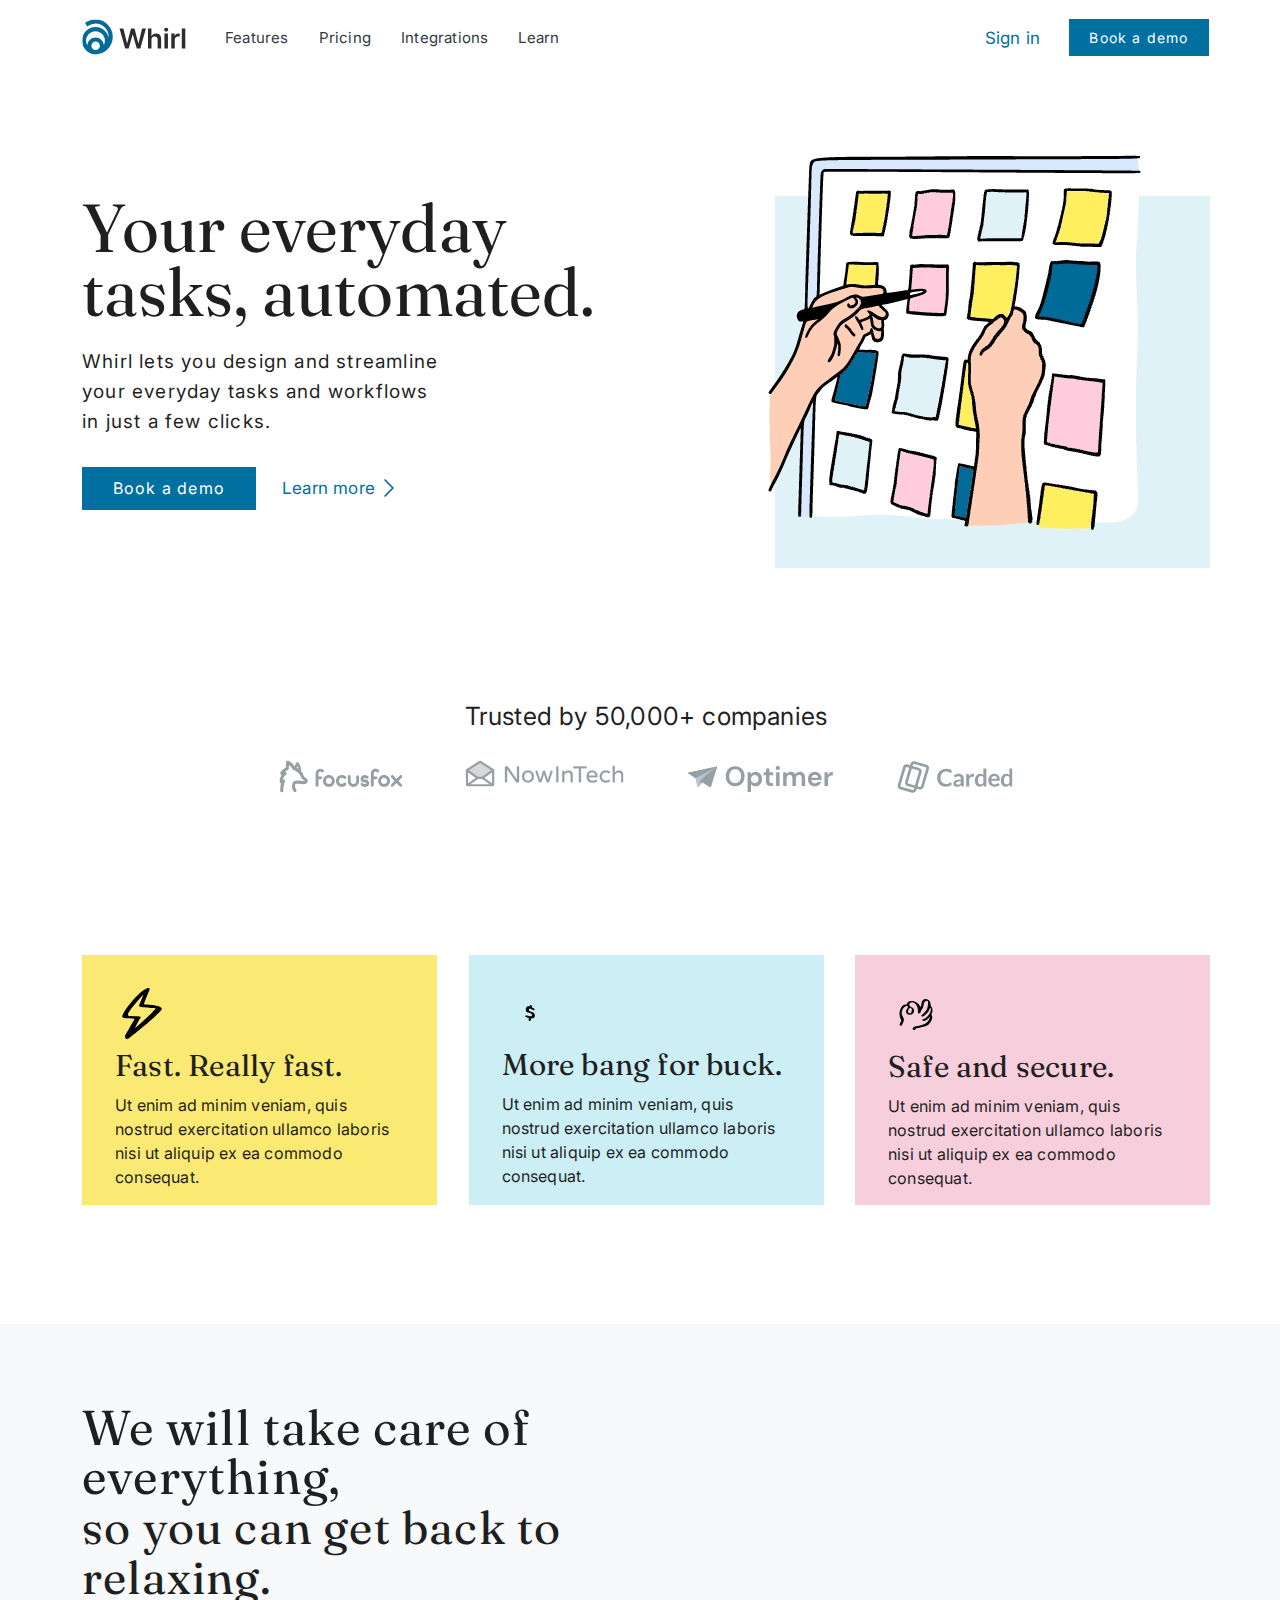
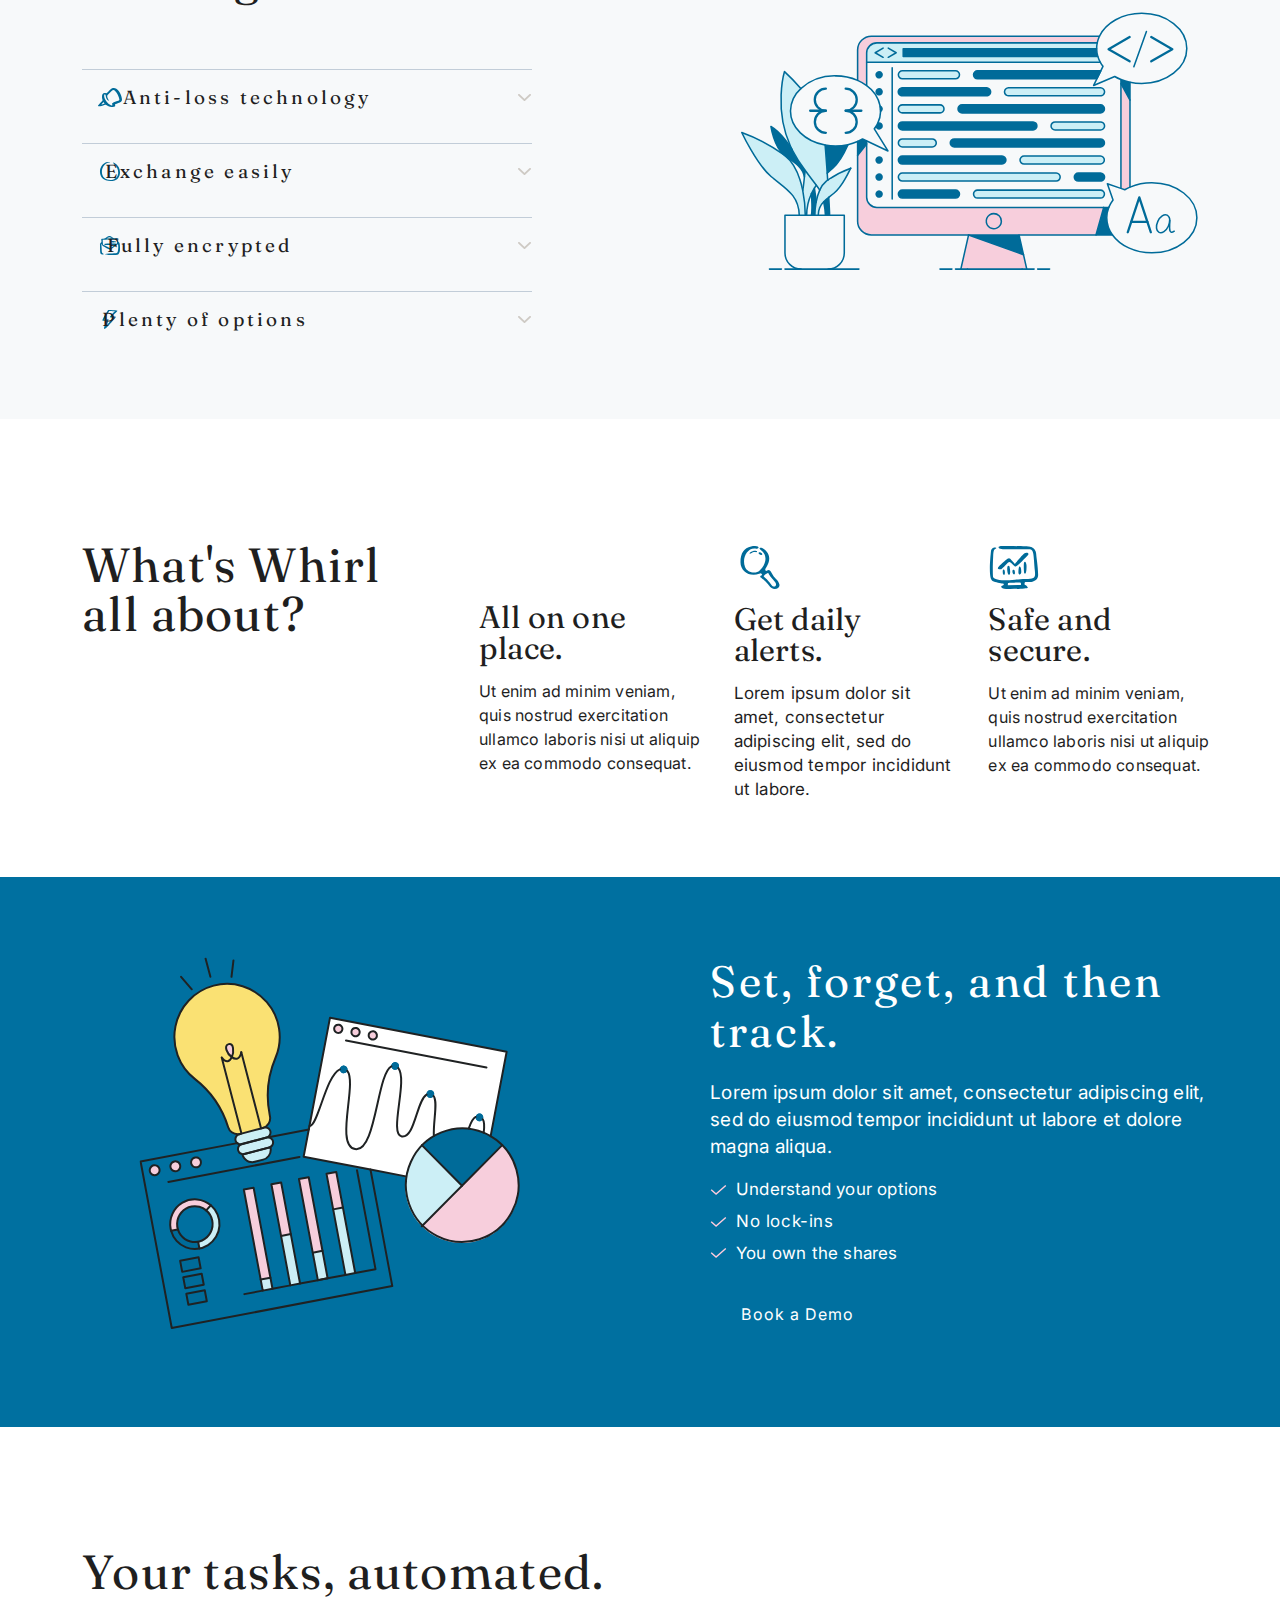
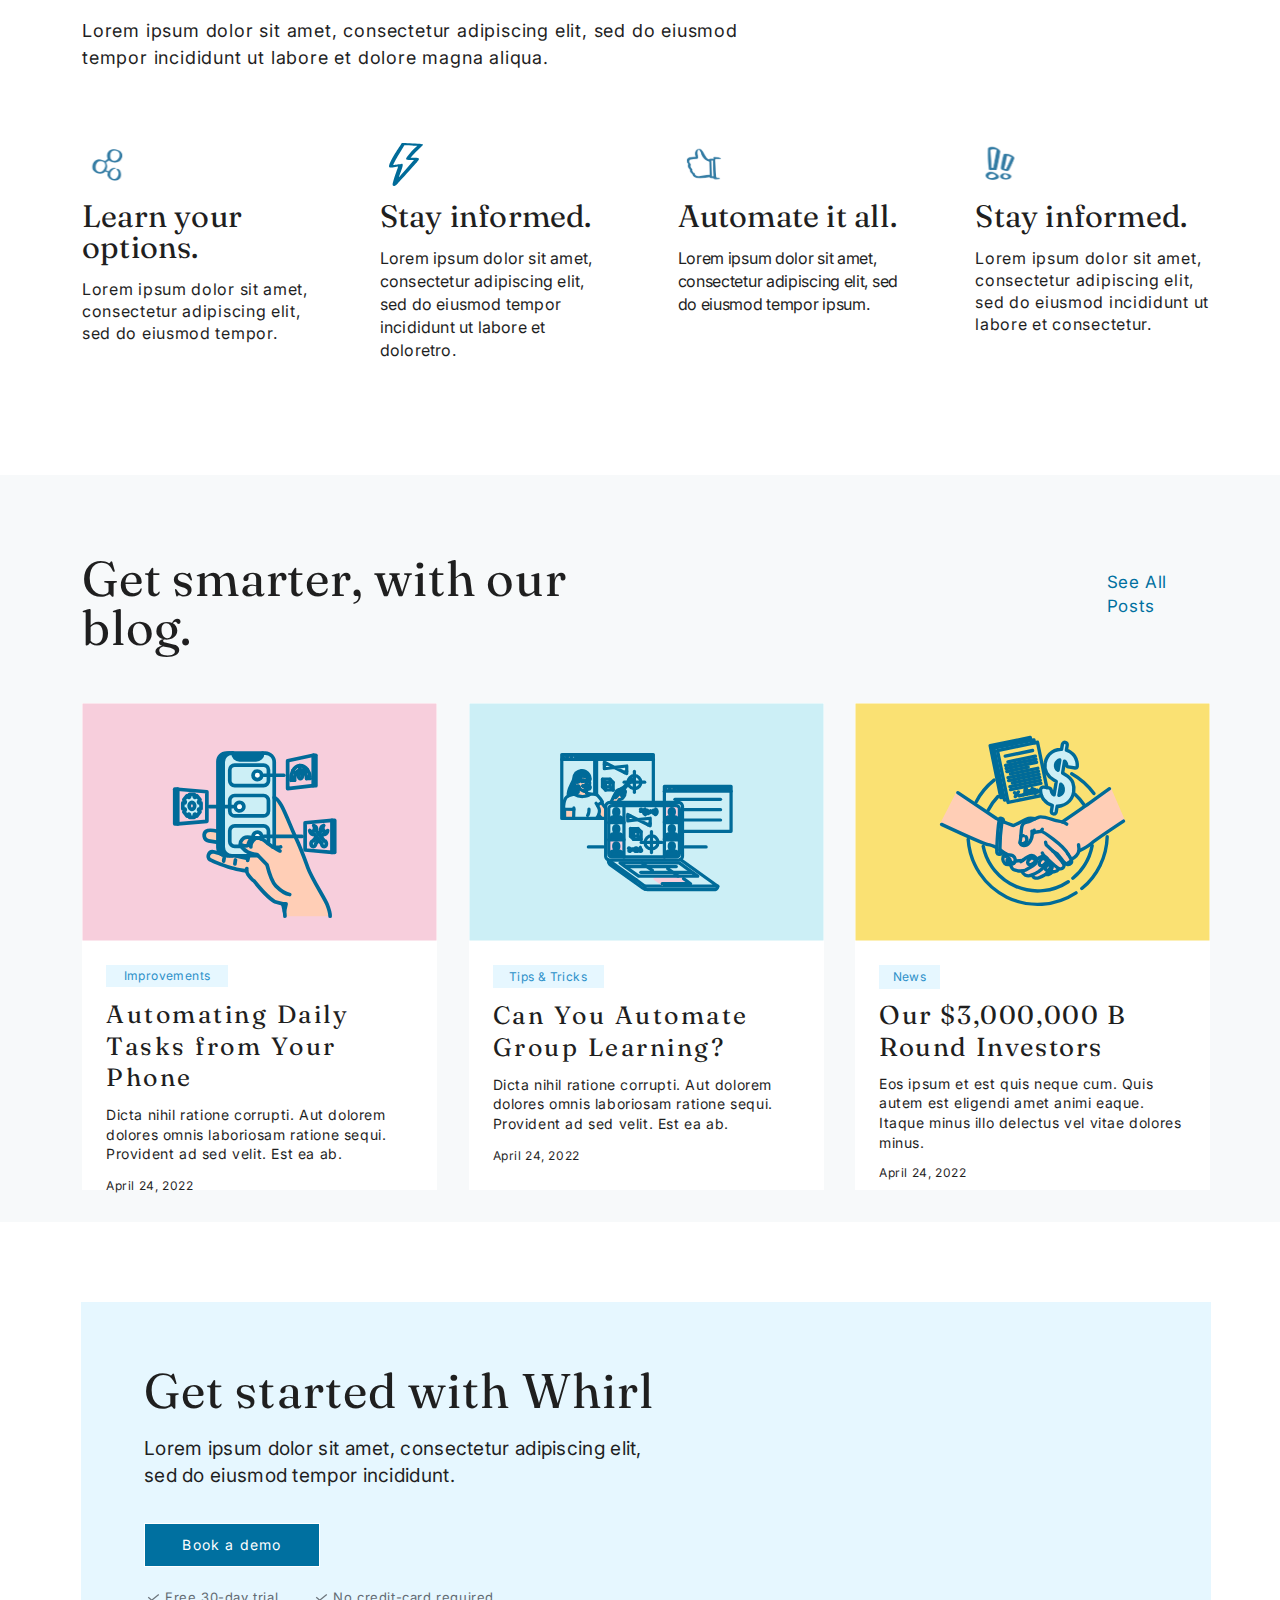
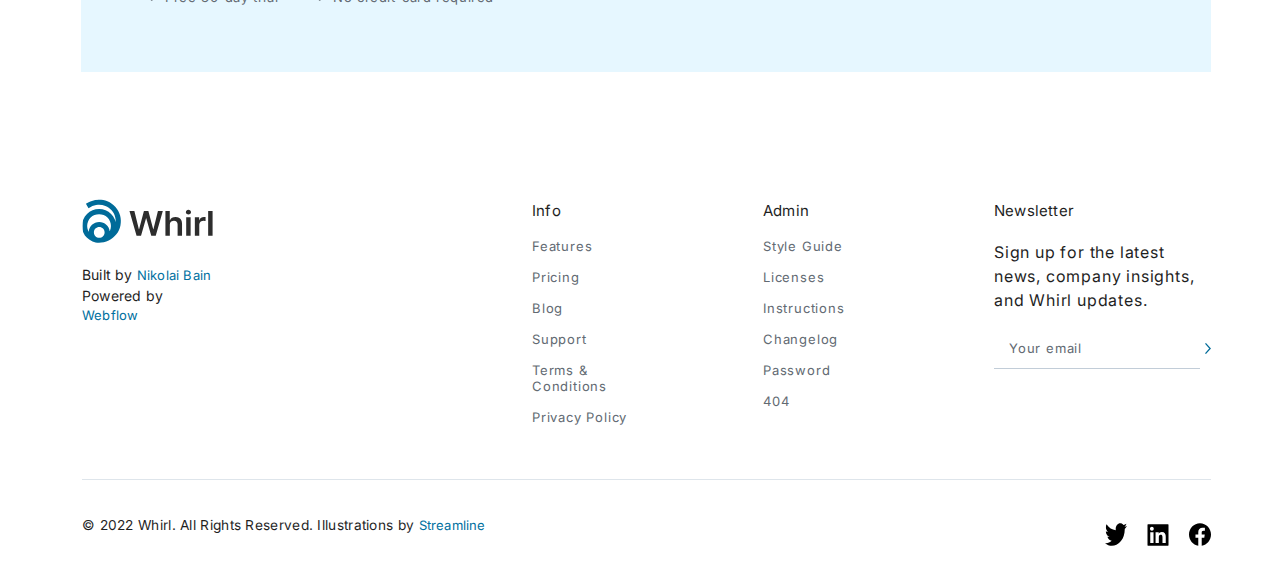
==== commit f90fd5b8: "created all styles of site" ====
--- a/Whirl.html
+++ b/Whirl.html
@@ -127,43 +127,45 @@
     <img src="./img/techno-IMAGE.svg" alt="" class="techno__main-img">
 </section>
 <section class="about center">
-    <h2 class="about__title techno__title">What's Whirl<br>all about?</h2>
+    <h2 class="about__title techno__title ">What's Whirl<br>all about?</h2>
     <div class="about__cards">
         <div class="about__card about__card_1">
             <h4 class="about__card-title">All on one place.</h4>
-            <p class="about__card-descr">Ut enim ad minim veniam, quis nostrud exercitation ullamco laboris nisi ut aliquip ex ea commodo consequat.</p>
+            <p class="about__card-descr">Ut enim ad minim veniam, <br> quis nostrud exercitation ullamco laboris nisi ut aliquip ex ea commodo consequat.</p>
         </div>
         <div class="about__card">
             <img src="./img/about-logo-1.svg" alt="" class="about__card-logo">
             <h4 class="about__card-title">Get daily alerts.</h4>
-            <p class="about__card-descr">Lorem ipsum dolor sit amet, consectetur adipiscing elit, sed do eiusmod tempor incididunt ut labore.</p>
-        </div>
-        <div class="about__card">
+            <p class="about__card-descr about__card-descr_1">Lorem ipsum dolor sit amet, consectetur adipiscing elit, sed do eiusmod tempor incididunt ut labore.</p>
+        </div>
+        <div class="about__card about__card_3">
             <img src="./img/about-logo-2.svg" alt="" class="about__card-logo">    
             <h4 class="about__card-title">Safe and secure.</h4>
             <p class="about__card-descr">Ut enim ad minim veniam, quis nostrud exercitation ullamco laboris nisi ut aliquip ex ea commodo consequat.</p>
         </div>
     </div>
 </section>
-<section class="Set center">
+<section class="Set center Set__center">
     <img src="./img/set-IMAGE.svg" alt="" class="Set__main-img">
     <div class="Set__content">
-        <h2 class="Set__title techno__title">Set, forget, and then<br> track.</h2>
+        <h2 class="Set__title techno__title Set__title_1">Set, forget, and then<br> track.</h2>
         <p class="Set__descr">Lorem ipsum dolor sit amet, consectetur adipiscing elit,<br> sed do eiusmod tempor incididunt ut labore et dolore<br> magna aliqua.</p>
-        <div class="Set__list">
-            <img src="./img/Set-check.svg" alt="" class="Set__check">
-            <p class="Set__list-name">Understand your options</p>
-        </div>
-        <div class="Set__list">
-            <img src="./img/Set-check.svg" alt="" class="Set__check">
-            <p class="Set__list-name">No lock-ins</p>
-        </div>
-        <div class="Set__list">
-            <img src="./img/Set-check.svg" alt="" class="Set__check">
-            <p class="Set__list-name">You own the shares</p>
+        <div class="Set__lists">
+                <div class="Set__list">
+                <img src="./img/Set-check.svg" alt="" class="Set__check">
+                <p class="Set__list-name">Understand your options</p>
+            </div>
+            <div class="Set__list">
+                <img src="./img/Set-check.svg" alt="" class="Set__check">
+                <p class="Set__list-name Set__list-name_2">No lock-ins</p>
+            </div>
+            <div class="Set__list">
+                <img src="./img/Set-check.svg" alt="" class="Set__check">
+                <p class="Set__list-name">You own the shares</p>
+            </div>
         </div>
         <a href="#" class="Set__button header__button-link">
-            <button class="Set__demo-button header__demo-button">Book a demo</button>
+            <button class="Set__demo-button header__demo-button">Book a Demo</button>
         </a>
     </div>
 </section>
@@ -179,12 +181,12 @@
         <div class="tasks__card about__card">
             <img src="./img/tasks-2.svg" alt="" class="tasks__card-logo about__card-logo">
             <h4 class="tasks__card-title about__card-title">Stay informed.</h4>
-            <p class="tasks__card-descr about__card-descr">Lorem ipsum dolor sit amet, consectetur adipiscing elit, sed do eiusmod tempor incididunt ut labore et doloretro.</p>
+            <p class="tasks__card-descr about__card-descr tasks__card-descr_1">Lorem ipsum dolor sit amet, consectetur adipiscing elit, sed do eiusmod tempor incididunt ut labore et doloretro.</p>
         </div>
         <div class="tasks__card about__card">
             <img src="./img/tasks-3.svg" alt="" class="tasks__card-logo about__card-logo">
             <h4 class="tasks__card-title about__card-title">Automate it all.</h4>
-            <p class="tasks__card-descr about__card-descr">Lorem ipsum dolor sit amet, consectetur adipiscing elit, sed do eiusmod tempor ipsum.</p>
+            <p class="tasks__card-descr about__card-descr tasks__card-descr_2">Lorem ipsum dolor sit amet, consectetur adipiscing elit, sed <br> do eiusmod tempor ipsum.</p>
         </div>
         <div class="tasks__card about__card">
             <img src="./img/tasks-4.svg" alt="" class="tasks__card-logo about__card-logo">
@@ -211,7 +213,7 @@
         <div class="blog__card">
            <img src="./img/blog-card-img-2.svg" alt="" class="blog__card-img">
            <div class="blog__card-bottom">
-                <p class="blog__category">Tips & Tricks</p>
+                <p class="blog__category blog__category_2">Tips & Tricks</p>
                 <h3 class="blog__card-title">Can You Automate Group Learning?</h3>
                 <p class="blog__card-descr">Dicta nihil ratione corrupti. Aut dolorem dolores omnis laboriosam ratione sequi. Provident ad sed velit. Est ea ab.</p>
                 <p class="blog__card-date">April 24, 2022</p>
@@ -219,22 +221,22 @@
         </div>
         <div class="blog__card">
            <img src="./img/blog-card-img-3.svg" alt="" class="blog__card-img">
-           <div class="blog__card-bottom">
-                <p class="blog__category">News</p>
-                <h3 class="blog__card-title">Can You Automate Group Learning?</h3>
-                <p class="blog__card-descr">Dicta nihil ratione corrupti. Aut dolorem dolores omnis laboriosam ratione sequi. Provident ad sed velit. Est ea ab.</p>
+           <div class="blog__card-bottom blog__card-bottom_3">
+                <p class="blog__category blog__category_3">News</p>
+                <h3 class="blog__card-title blog__card-title_3">Our $3,000,000 B <br> Round Investors</h3>
+                <p class="blog__card-descr">Eos ipsum et est quis neque cum. Quis autem est eligendi amet animi eaque. Itaque minus illo delectus vel vitae dolores minus.</p>
                 <p class="blog__card-date">April 24, 2022</p>
            </div> 
         </div>
     </div>
 </section>
-<section class="start center">
-    <div class="start__field center">
+<section class="start center start__center">
+    <div class="start__field center start__center">
         <div class="start__content">
             <h2 class="start__title techno__title">Get started with Whirl</h2>
             <p class="start__descr">Lorem ipsum dolor sit amet, consectetur adipiscing elit,<br> sed do eiusmod tempor incididunt.</p>
-            <a href="#" class="Start__button header__button-link">
-                <button class="Start__demo-button header__demo-button">Book a demo</button>
+            <a href="#" class="start__button header__button-link">
+                <button class="start__demo-button header__demo-button">Book a demo</button>
             </a>
             <div class="start__checks">
                 <div class="start__check-object">
@@ -249,7 +251,7 @@
         </div>
     </div>
 </section>
-<footer class="footer center">
+<footer class="footer center footer__center">
     <div class="footer__top">
         <div class="footer__top-left">
             <img src="./img/Whirl-logo.svg" alt="" class="footer__logo header__logo">
@@ -277,7 +279,7 @@
             </div>
             <div class="footer__sign-up">
                 <h4 class="footer__list-name">Newsletter</h4>
-                <p class="footer__sign-descr">Sign up for the latest news, company insights, and Whirl updates.</p>
+                <p class="footer__sign-descr">Sign up for the latest <br> news, company insights, and Whirl updates.</p>
                 <div class="footer__email-form">
                     <input type="text" placeholder="Your email" class="footer__email-input">
                     <img src="./img/footer-Vector.svg" alt="" class="footer__email-arrow">
--- a/Whirl.css
+++ b/Whirl.css
@@ -240,7 +240,7 @@
   flex-direction: row;
   background: rgb(247, 249, 250);
   gap: 11px;
-  padding-bottom: 50px;
+  padding-bottom: 41px;
 }
 .techno__title {
   padding-top: 79px;
@@ -339,13 +339,14 @@
   justify-content: space-between;
 }
 .about__title {
-  padding-top: 150px;
+  padding-top: 121px;
+  font-size: 48px;
 }
 .about__cards {
   display: flex;
   flex-direction: row;
   gap: 32px;
-  padding-top: 168px;
+  padding-top: 115px;
 }
 .about__card {
   height: 218px;
@@ -353,14 +354,18 @@
   flex-direction: column;
   max-width: 222.66px;
   gap: 15px;
+  margin-top: 12px;
 }
 .about__card_1 {
   margin-top: 68px;
 }
+.about__card_3 {
+  max-width: 221.66px;
+}
 .about__card-title {
   color: rgb(31, 31, 31);
   font-family: Fraunces;
-  font-size: 25px;
+  font-size: 31px;
   font-weight: 400;
   line-height: 31.25px;
   letter-spacing: 0.2px;
@@ -369,15 +374,18 @@
 .about__card-descr {
   color: rgb(31, 31, 31);
   font-family: Inter;
-  font-size: 15px;
+  font-size: 16px;
   font-weight: 400;
   line-height: 24px;
   letter-spacing: 0.2px;
   text-align: left;
 }
+.about__card-descr_1 {
+  font-size: 17px;
+}
 .about__card-logo {
-  height: 55px;
-  width: 55px;
+  height: 43px;
+  width: 52px;
 }
 
 .Set {
@@ -387,37 +395,46 @@
   flex-direction: row;
   text-align: center;
   justify-content: center;
-  align-items: center;
-  justify-content: space-between;
+  gap: 189px;
+}
+.Set__center {
+  padding-left: calc(50% - 501px);
+  padding-right: calc(50% - 627px);
 }
 .Set__main-img {
+  margin-top: 80px;
   width: 382px;
   height: 374px;
 }
 .Set__content {
-  max-width: 501px;
+  margin-top: -13px;
+  width: 100%;
+  max-width: 597px;
   display: flex;
   flex-direction: column;
 }
 .Set__title {
   color: rgb(255, 255, 255);
   font-family: Fraunces;
-  font-size: 42px;
+  font-size: 44px;
   font-weight: 400;
   line-height: 50.4px;
-  letter-spacing: 0.2px;
-  text-align: left;
-  padding-bottom: 21px;
+  letter-spacing: 2.7px;
+  text-align: left;
+  padding-bottom: 23px;
+}
+.Set__title_1 {
+  padding-top: 92px;
 }
 .Set__descr {
   color: rgb(255, 255, 255);
   font-family: Inter;
-  font-size: 18px;
+  font-size: 19px;
   font-weight: 400;
   line-height: 27px;
-  letter-spacing: 0.2px;
-  text-align: left;
-  padding-bottom: 17px;
+  letter-spacing: 0.3px;
+  text-align: left;
+  padding-bottom: 24px;
 }
 .Set__check {
   width: 17px;
@@ -426,11 +443,20 @@
 .Set__list-name {
   color: rgb(255, 255, 255);
   font-family: Inter;
-  font-size: 16px;
+  font-size: 17px;
   font-weight: 400;
   line-height: 21.6px;
   letter-spacing: 0.2px;
   text-align: left;
+}
+.Set__list-name_2 {
+  letter-spacing: 0.6px;
+}
+.Set__lists {
+  margin-top: -5px;
+  display: flex;
+  flex-direction: column;
+  gap: 3px;
 }
 .Set__list {
   display: flex;
@@ -440,9 +466,13 @@
   align-items: center;
 }
 .Set__button {
-  padding-top: 27px;
+  padding-left: 17px;
+  padding-top: 24px;
 }
 .Set__demo-button {
+  font-size: 16px;
+  line-height: 29px;
+  letter-spacing: 1.1px;
   color: rgb(255, 255, 255);
   border: 1px solid rgb(0, 112, 160);
 }
@@ -456,8 +486,9 @@
   font-size: 18px;
   font-weight: 400;
   line-height: 27px;
-  letter-spacing: 0.2px;
-  text-align: left;
+  letter-spacing: 0.8px;
+  text-align: left;
+  padding-top: 20px;
 }
 .tasks__cards {
   padding-top: 60px;
@@ -466,24 +497,47 @@
   justify-content: space-between;
 }
 .tasks__title {
-  padding-top: 100px;
-}
-.tasks__descr {
-  padding-top: 20px;
-}
+  font-size: 48px;
+  line-height: 51.4px;
+  letter-spacing: 1.3px;
+  padding-top: 119px;
+}
+.tasks__card {
+  max-width: 234.66px;
+}
+.tasks__card-descr {
+  line-height: 22px;
+  letter-spacing: 0.7px;
+}
+.tasks__card-descr_1 {
+  line-height: 23px;
+  letter-spacing: 0.2px;
+}
+.tasks__card-descr_2 {
+  line-height: 23px;
+  letter-spacing: -0.3px;
+}
+
 .blog {
   display: flex;
   flex-direction: column;
-  gap: 30px;
+  gap: 51px;
   height: 747px;
   background: rgb(247, 249, 250);
 }
+.blog__title {
+  padding-top: 0px;
+  letter-spacing: 0.8px;
+}
 .blog__top {
   padding-top: 79px;
-  display: flex;
-  flex-direction: row;
-  justify-content: space-between;
-  align-items: center;
+  gap: 476px;
+  display: flex;
+  flex-direction: row;
+}
+.blog__Posts {
+  padding-top: 16px;
+  letter-spacing: 0.6px;
 }
 .blog__cards {
   display: flex;
@@ -506,7 +560,10 @@
   padding: 24px;
   display: flex;
   flex-direction: column;
-  gap: 7px;
+  gap: 12px;
+}
+.blog__card-bottom_3 {
+  gap: 11px;
 }
 .blog__category {
   color: rgb(44, 144, 201);
@@ -526,14 +583,26 @@
   justify-content: center;
   align-items: center;
 }
+.blog__category_2 {
+  width: 111px;
+  height: 23px;
+}
+.blog__category_3 {
+  width: 61px;
+  height: 24px;
+}
 .blog__card-title {
   color: rgb(31, 31, 31);
   font-family: Fraunces;
   font-size: 25px;
   font-weight: 400;
   line-height: 31.25px;
-  letter-spacing: 0.2px;
-  text-align: left;
+  letter-spacing: 2.5px;
+  text-align: left;
+}
+.blog__card-title_3 {
+  font-size: 26px;
+  letter-spacing: 1.6px;
 }
 .blog__card-descr {
   color: rgb(31, 31, 31);
@@ -541,7 +610,7 @@
   font-size: 14px;
   font-weight: 400;
   line-height: 19.6px;
-  letter-spacing: 0.2px;
+  letter-spacing: 0.6px;
   text-align: left;
 }
 .blog__card-date {
@@ -550,45 +619,54 @@
   font-size: 12px;
   font-weight: 400;
   line-height: 19.6px;
-  letter-spacing: 0.2px;
-  text-align: left;
-  margin-top: 20px;
+  letter-spacing: 0.6px;
+  text-align: left;
 }
 
 .start {
   height: 530px;
 }
+.start__center {
+  padding-left: calc(50% - 560px);
+  padding-right: calc(50% - 572px);
+}
 .start__field {
-  margin-top: 90px;
-  height: 370px;
+  margin-top: 79px;
+  height: 372px;
   box-sizing: border-box;
   border: 1px solid white;
   background: rgb(230, 247, 255);
 }
 .start__content {
+  margin-top: -15px;
   display: flex;
   flex-direction: column;
   gap: 20px;
-  padding: 50px;
+  padding-left: 57px;
+}
+.start__title {
+  letter-spacing: 1.1px;
+  font-size: 48.6px;
 }
 .start__descr {
   color: rgb(31, 31, 31);
   font-family: Inter;
-  font-size: 18px;
+  font-size: 19.1px;
   font-weight: 400;
   line-height: 27px;
-  letter-spacing: 0.2px;
+  letter-spacing: 0.3px;
   text-align: left;
 }
 .start__checks {
-  display: flex;
-  flex-direction: row;
-  gap: 25px;
+  padding-left: 3px;
+  display: flex;
+  flex-direction: row;
+  gap: 37px;
 }
 .start__check-object {
   display: flex;
   flex-direction: row;
-  gap: 4px;
+  gap: 5px;
   align-items: center;
 }
 .start__check-sign {
@@ -601,22 +679,36 @@
   font-size: 13px;
   font-weight: 400;
   line-height: 21px;
-  letter-spacing: 0.2px;
-  text-align: left;
-}
-
+  letter-spacing: 0.6px;
+  text-align: left;
+}
+.start__button {
+  padding-top: 14px;
+}
+.start__demo-button {
+  width: 176px;
+  height: 44px;
+}
+
+.footer {
+  margin-top: -32px;
+}
+.footer__center {
+  padding-right: calc(50% - 571px);
+}
 .footer__top {
-  height: 328px;
+  height: 280px;
   display: flex;
   flex-direction: row;
   align-items: flex-start;
-  justify-content: space-between;
+  gap: 316px;
 }
 .footer__top-left {
   display: flex;
   flex-direction: column;
 }
 .footer__logo {
+  width: 134px;
   padding-bottom: 20px;
 }
 .footer__author {
@@ -640,12 +732,13 @@
 .footer__top-right {
   display: flex;
   flex-direction: row;
-  gap: 189px;
+  gap: 102px;
 }
 .footer__links-list {
   display: flex;
   flex-direction: column;
-  gap: 7px;
+  gap: 15px;
+  width: 129px;
 }
 .footer__list-name {
   color: rgb(31, 31, 31);
@@ -661,15 +754,15 @@
   font-family: Inter;
   font-size: 13px;
   font-weight: 400;
-  line-height: 20px;
-  letter-spacing: 0.2px;
+  line-height: 16px;
+  letter-spacing: 0.8px;
   text-align: left;
 }
 .footer__sign-up {
   max-width: 217px;
   display: flex;
   flex-direction: column;
-  gap: 8px;
+  gap: 17px;
 }
 .footer__sign-descr {
   color: rgb(31, 31, 31);
@@ -677,7 +770,7 @@
   font-size: 16px;
   font-weight: 400;
   line-height: 24px;
-  letter-spacing: 0.2px;
+  letter-spacing: 0.8px;
   text-align: left;
 }
 .footer__email-form {
@@ -692,7 +785,7 @@
   letter-spacing: 0%;
   text-align: left;
   width: 216px;
-  height: 44px;
+  height: 39px;
   background-color: transparent;
   padding-left: 15px;
 }
@@ -701,8 +794,8 @@
   font-family: Inter;
   font-size: 13px;
   font-weight: 400;
-  line-height: 20px;
-  letter-spacing: 0.2px;
+  line-height: 14px;
+  letter-spacing: 0.8px;
   text-align: left;
 }
 .footer__email-input::placeholder {
@@ -710,8 +803,8 @@
   font-family: Inter;
   font-size: 13px;
   font-weight: 400;
-  line-height: 20px;
-  letter-spacing: 0.2px;
+  line-height: 14px;
+  letter-spacing: 0.8px;
   text-align: left;
 }
 .footer__email-arrow {
@@ -719,7 +812,7 @@
   height: 13.67px;
 }
 .footer__bottom {
-  height: 70px;
+  height: 92px;
   border-top: 1px solid rgb(222, 229, 235);
   display: flex;
   flex-direction: row;
@@ -729,18 +822,19 @@
 .footer__rights {
   color: rgb(31, 31, 31);
   font-family: Inter;
-  font-size: 13px;
+  font-size: 13.7px;
   font-weight: 400;
   line-height: 19.6px;
-  letter-spacing: 0.2px;
+  letter-spacing: 0.3px;
   text-align: left;
 }
 .footer__social {
-  display: flex;
-  flex-direction: row;
-  gap: 10px;
+  padding-top: 18px;
+  display: flex;
+  flex-direction: row;
+  gap: 20px;
 }
 .footer__social-logo {
-  width: 21.36px;
-  height: 21.01px;
+  width: 22.16px;
+  height: 28.31px;
 }/*# sourceMappingURL=Whirl.css.map */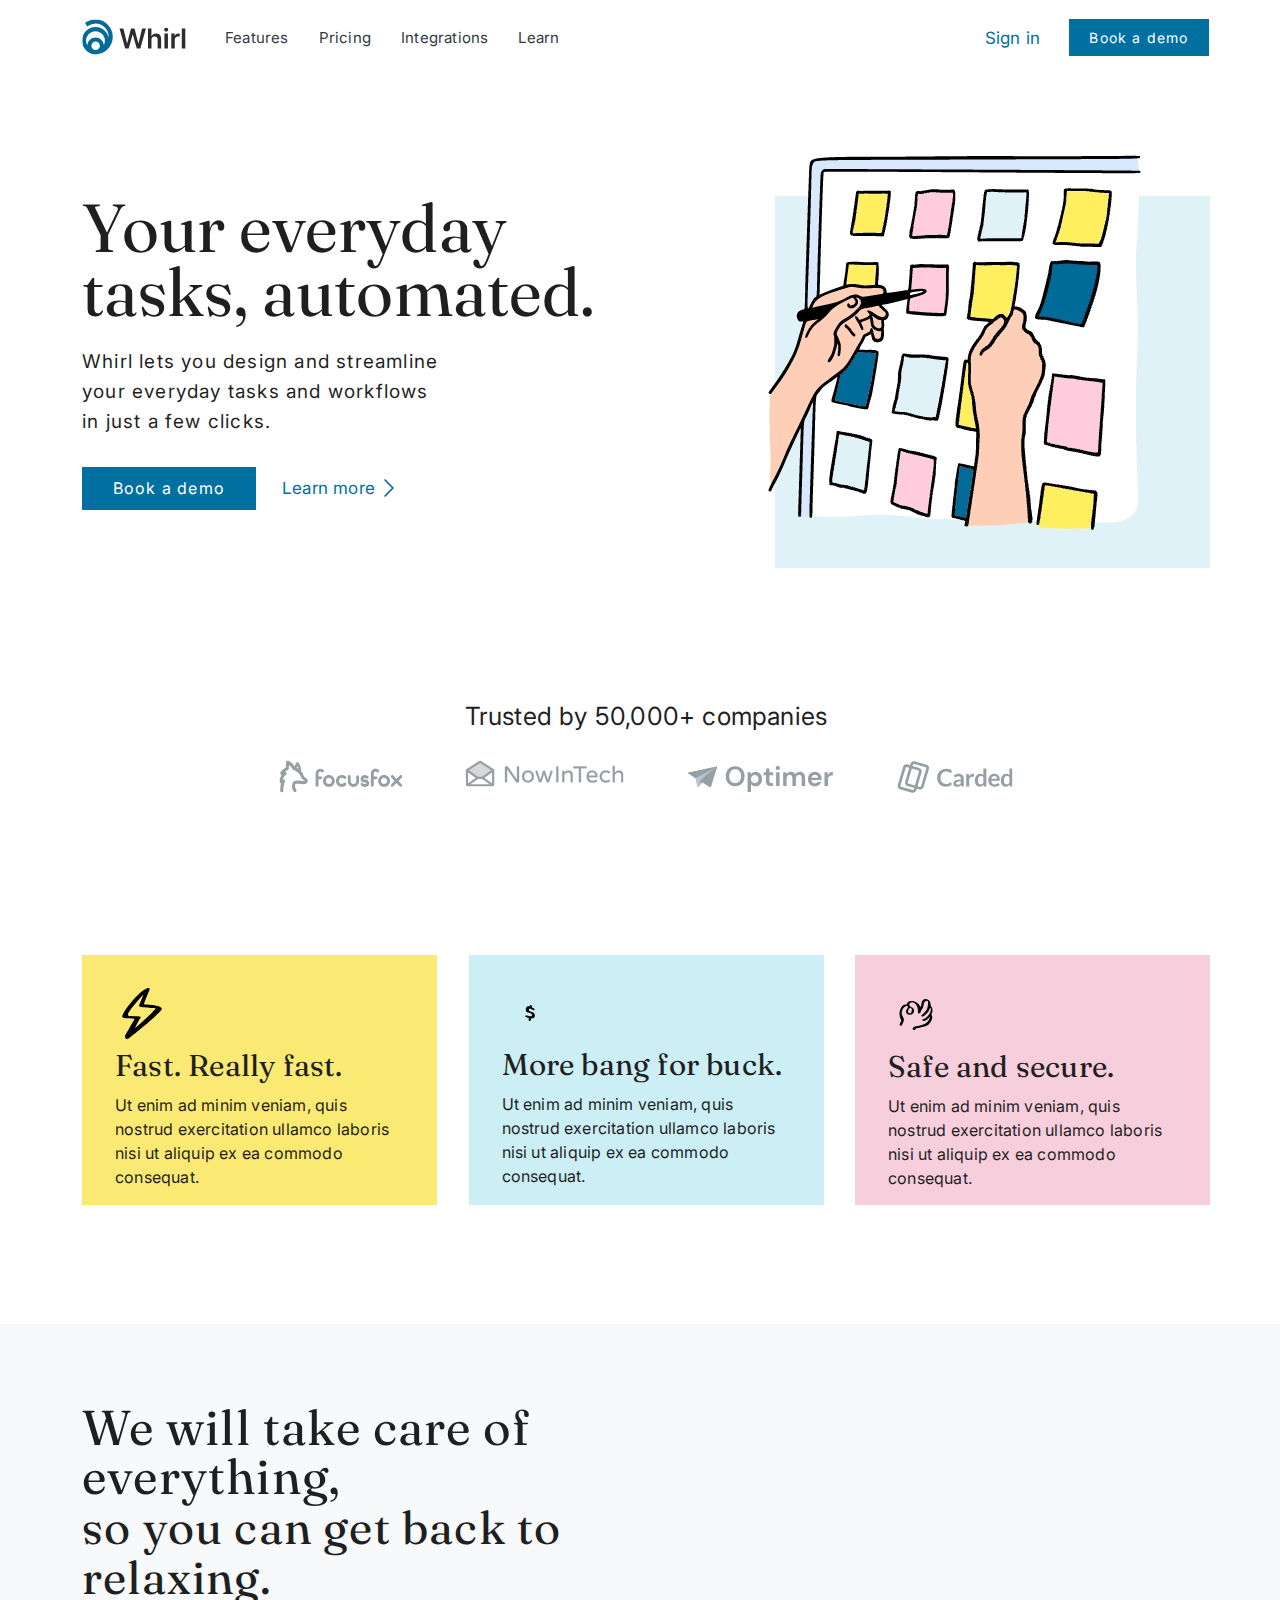
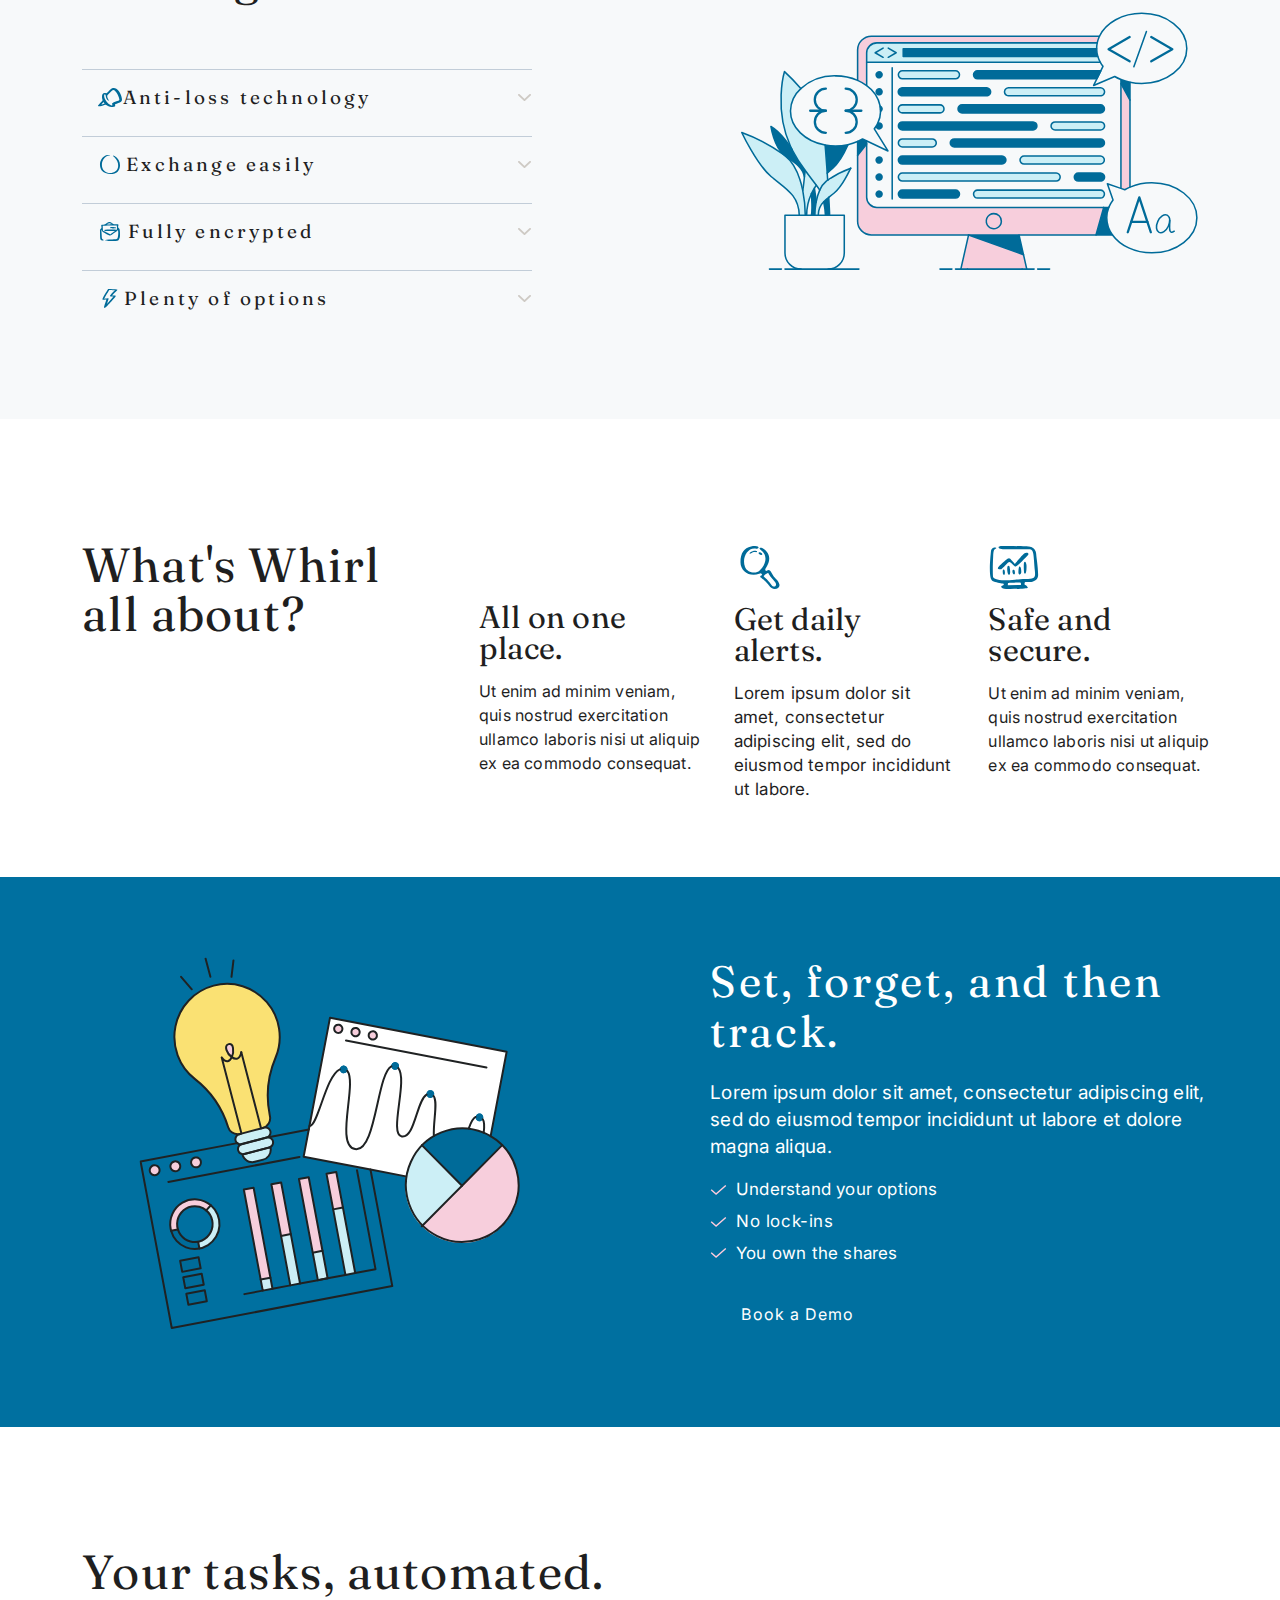
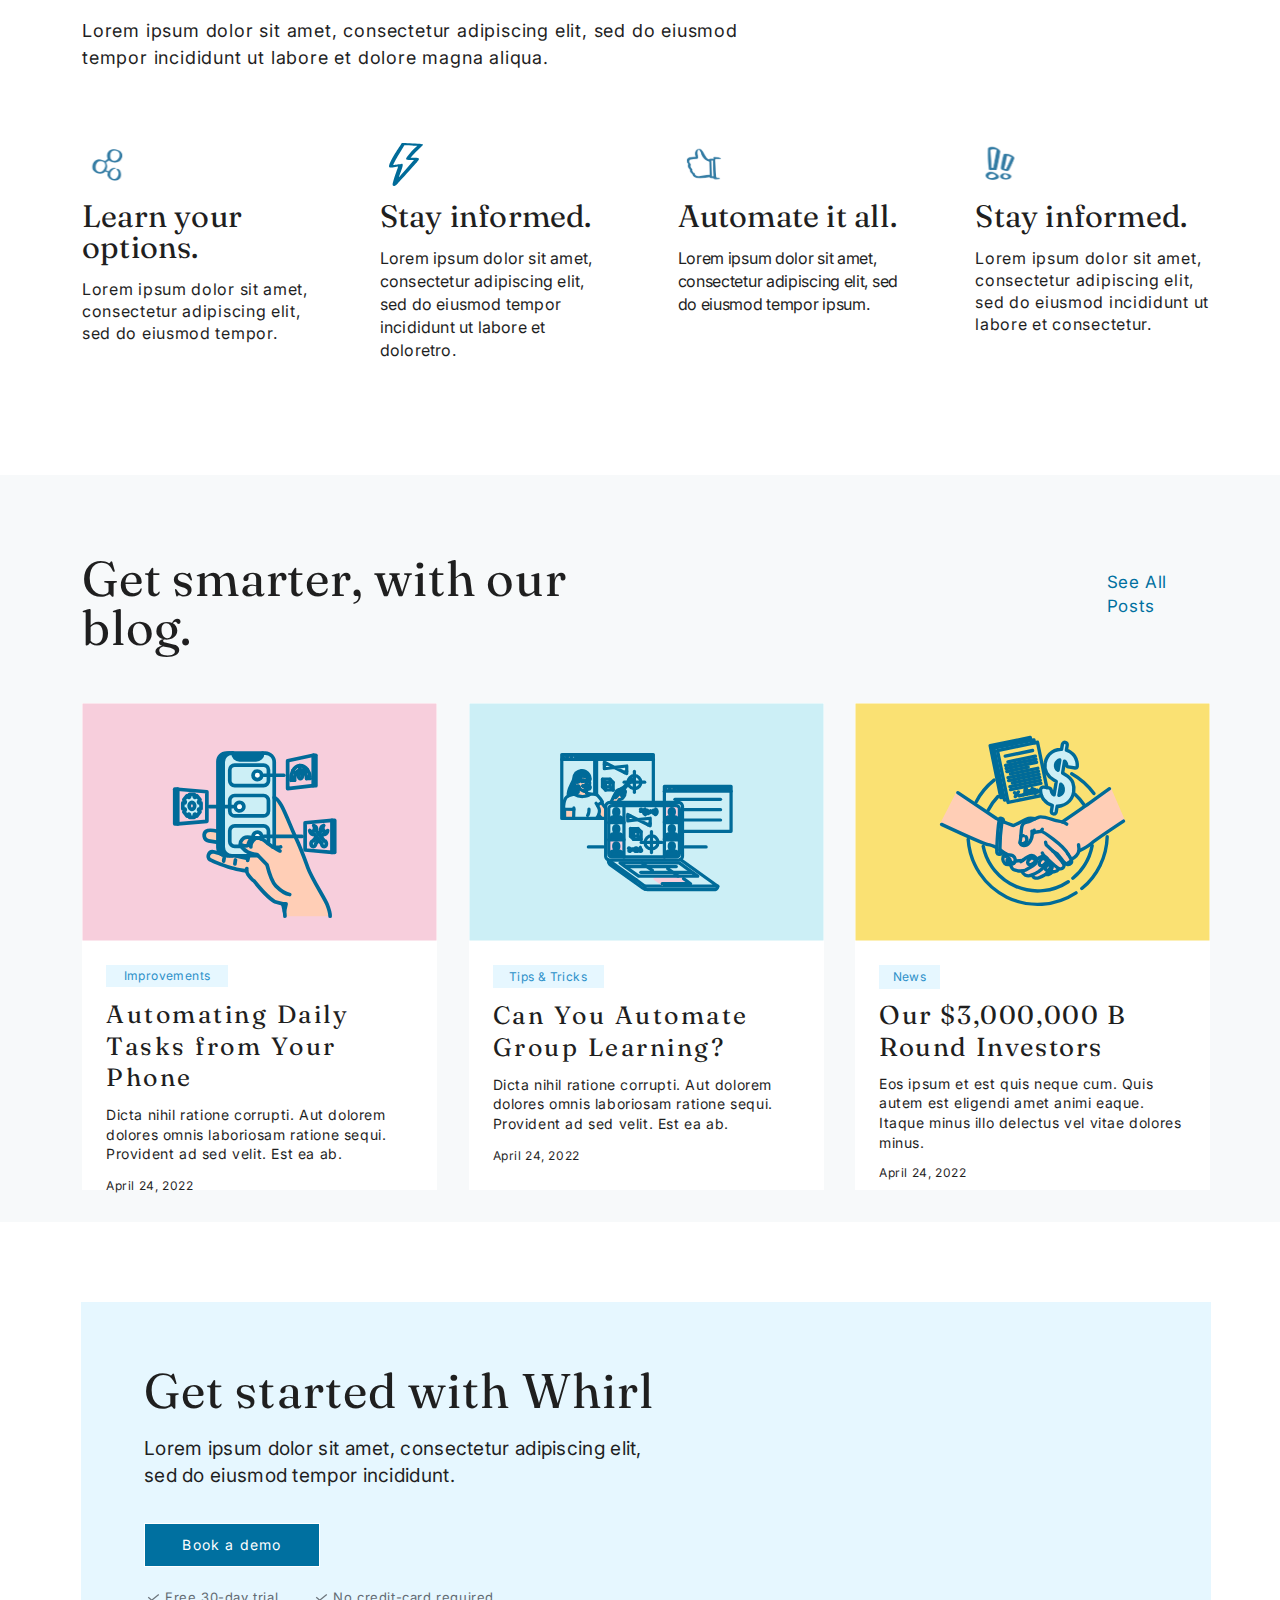
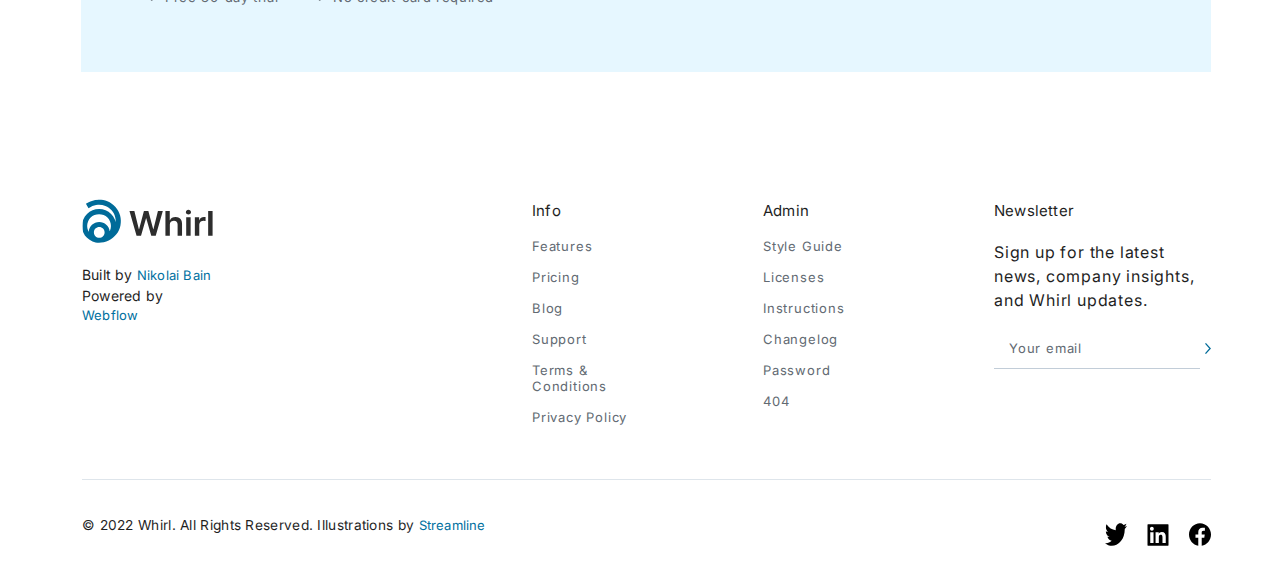
==== commit d32f168c: "created accordion, FINISH!" ====
--- a/Whirl.html
+++ b/Whirl.html
@@ -90,15 +90,15 @@
     <div class="techno__left">
         <h2 class="techno__title">We will take care of everything,<br> <h2 class="techno__title_1">so you can get back to relaxing.</h2></h1>
     <div class="techno__list">
-        <div class="techno__list-title">
+        <div class="techno__list-title techno__list-title_show">
             <div class="techno__list-main">
                 <img src="./img/techno-1.svg" alt="" class="techno__list-logo">
                 <h5 class="techno__list-name techno__list-name_1">Anti-loss technology</h5>
                 <img src="./img/techno-vector.svg" alt="" class="techno__list-vector"> 
             </div>
-            <p class="techno__list-descr">Lorem ipsum dolor sit amet consectetur adipisicing elit. Eos amet molestiae molestias quia totam laborum!</p>
-        </div>
-        <div class="techno__list-title">
+            <p class="techno__list-descr">Lorem ipsum dolor sit amet, consectetur adipiscing elit, sed do eiusmod tempor incididunt ut labore et dolore magna aliqua.</p>
+        </div>
+        <div class="techno__list-title techno__list-title_show">
             <div class="techno__list-main">
                 <img src="./img/techno-2.svg" alt="" class="techno__list-logo">
                 <h5 class="techno__list-name">Exchange easily</h5>
@@ -106,7 +106,7 @@
             </div>
             <p class="techno__list-descr">Lorem ipsum dolor sit amet consectetur adipisicing elit. Eos amet molestiae molestias quia totam laborum!</p>
         </div>
-        <div class="techno__list-title">
+        <div class="techno__list-title techno__list-title_show">
             <div class="techno__list-main">
                 <img src="./img/techno-3.svg" alt="" class="techno__list-logo">
                 <h5 class="techno__list-name">Fully encrypted</h5>
@@ -114,7 +114,7 @@
             </div>
             <p class="techno__list-descr">Lorem ipsum dolor sit amet consectetur adipisicing elit. Eos amet molestiae molestias quia totam laborum!</p>
         </div>
-        <div class="techno__list-title">
+        <div class="techno__list-title techno__list-title_show">
             <div class="techno__list-main">
                 <img src="./img/techno-4.svg" alt="" class="techno__list-logo">
                 <h5 class="techno__list-name techno__list-name_4">Plenty of options</h5>
@@ -296,4 +296,5 @@
         </div>
     </div>
 </footer>
+<script src="Whirl.js"></script>
 </body>
--- a/Whirl.css
+++ b/Whirl.css
@@ -279,7 +279,9 @@
   border-top: 1px solid rgb(194, 205, 216);
   display: flex;
   flex-direction: column;
-  height: 64px;
+}
+.techno__list-title:active .techno__list-descr {
+  height: 70px;
 }
 .techno__list-main {
   display: flex;
@@ -301,13 +303,13 @@
   line-height: 15.2px;
   letter-spacing: 3.2px;
   text-align: left;
-  margin-left: -190px;
+  margin-left: -147px;
 }
 .techno__list-name_1 {
   margin-left: -95px;
 }
 .techno__list-name_4 {
-  margin-left: -179px;
+  margin-left: -136px;
 }
 .techno__list-vector {
   width: 14.57px;
@@ -315,6 +317,8 @@
   padding-left: 50px;
 }
 .techno__list-descr {
+  padding-left: 60px;
+  padding-top: 19px;
   color: rgb(31, 31, 31);
   font-family: Inter;
   font-size: 16px;
@@ -322,7 +326,9 @@
   line-height: 24px;
   letter-spacing: 0.2px;
   text-align: left;
-  display: none;
+  height: 0;
+  overflow: hidden;
+  transition: 0.5s;
 }
 .techno__main-img {
   margin-top: 175px;
